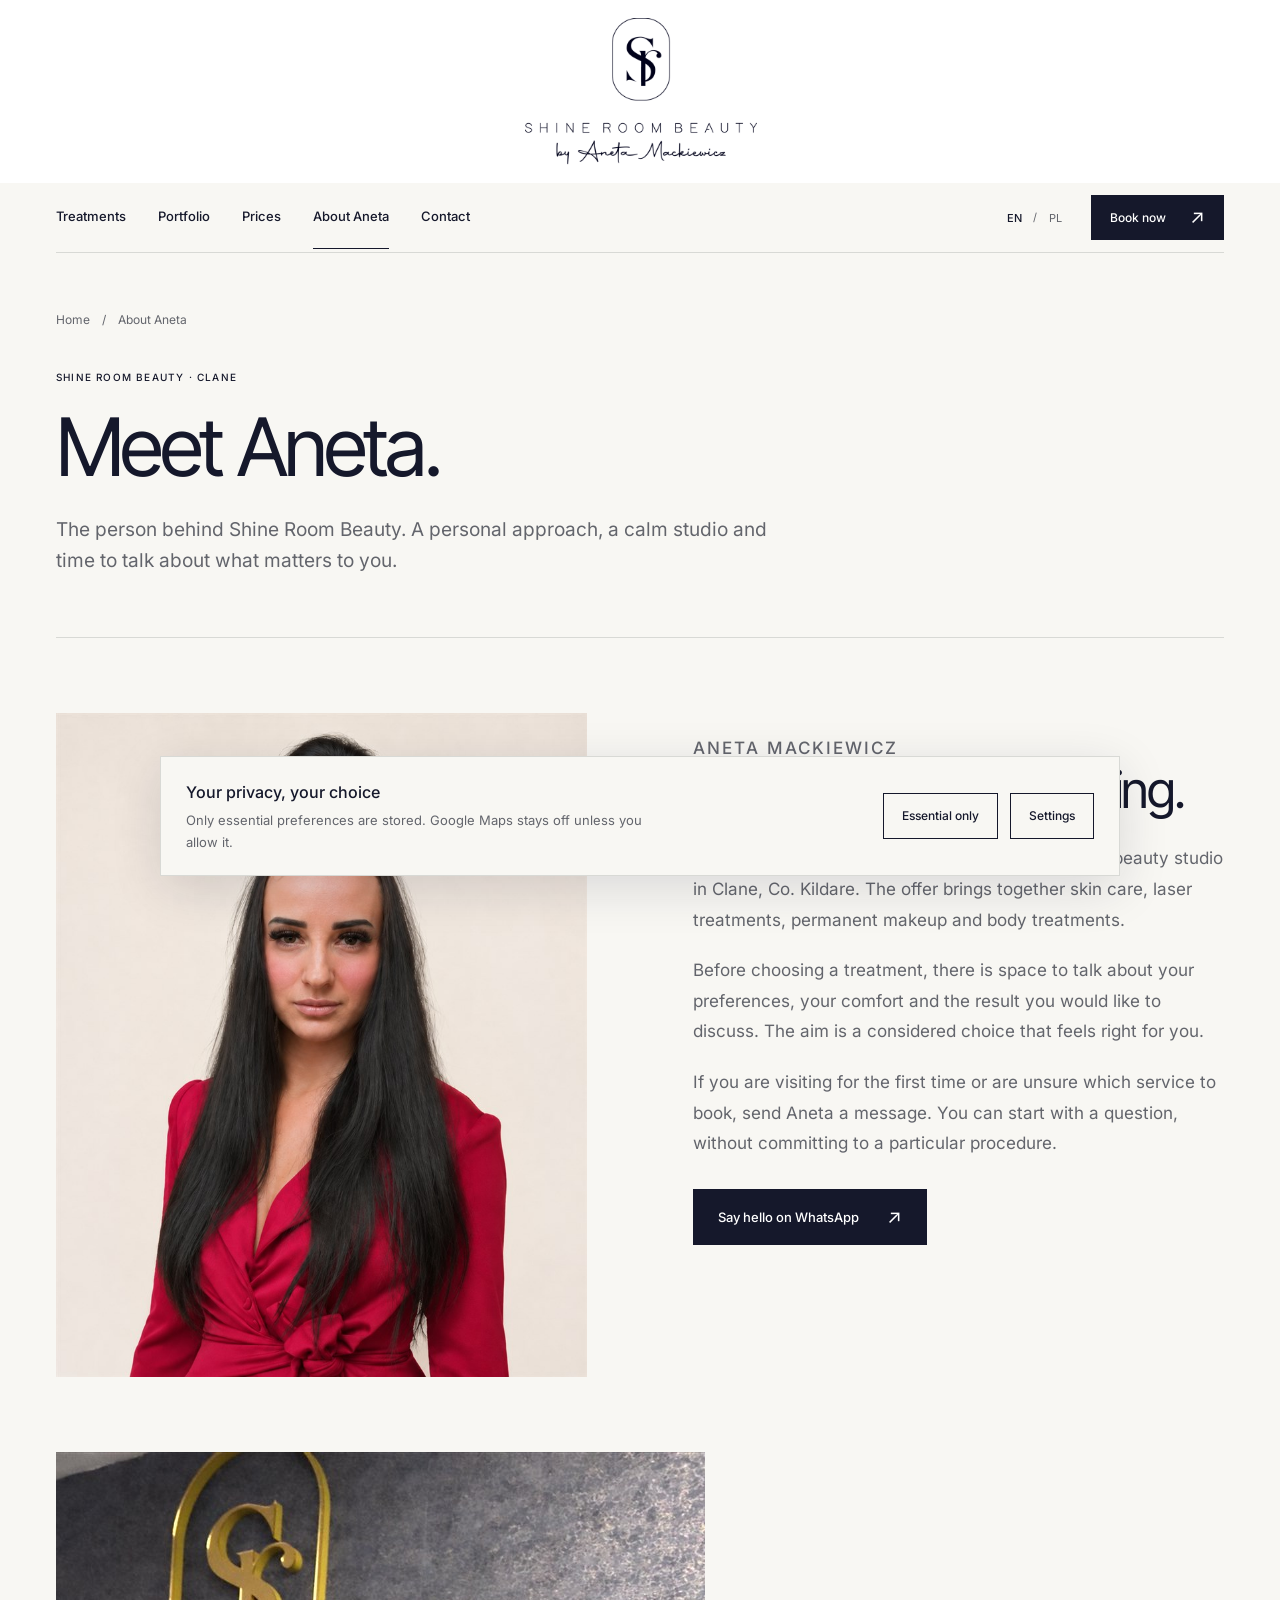
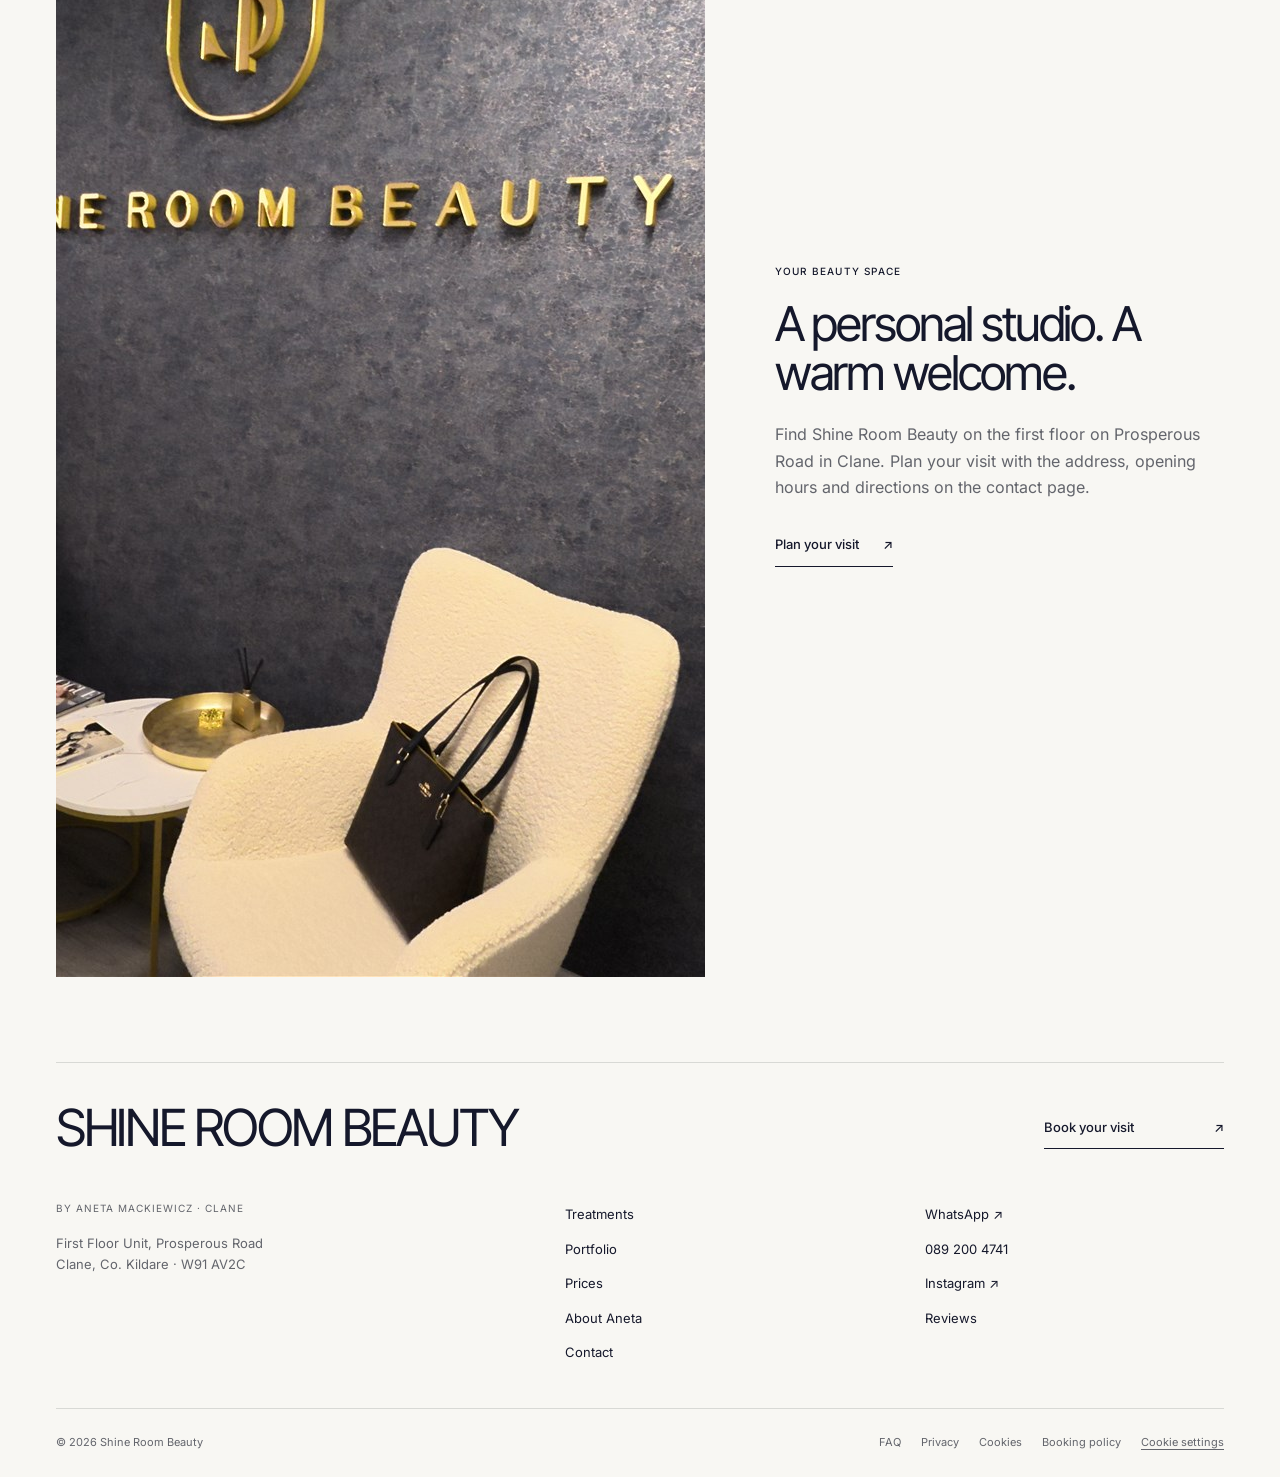
==== about.html @ 9248e633 "Publish Shine Room Beauty preview" ====
<!doctype html>
<html lang="en" class="" data-static-build="2026-11-13-v3"><head><meta name="robots" content="noindex, nofollow, noarchive"><meta charset="utf-8"><meta name="viewport" content="width=device-width,initial-scale=1"><meta name="theme-color" content="#f8f7f3"><meta name="description" content="Meet Aneta Mackiewicz and her personal beauty studio on Prosperous Road in Clane, Co. Kildare."><title>About Aneta | Shine Room Beauty Clane</title><link rel="stylesheet" href="styles.css"><script src="content.js" defer=""></script><script src="portfolio-data.js" defer=""></script><script src="script.js" defer=""></script></head>
<body data-title-en="About Aneta | Shine Room Beauty Clane" data-title-pl="O Anecie | Shine Room Beauty Clane" data-description-en="Meet Aneta Mackiewicz and her personal beauty studio on Prosperous Road in Clane, Co. Kildare." data-description-pl="Poznaj Anetę Mackiewicz i jej kameralne studio urody przy Prosperous Road w Clane, Kildare."><div id="site-shell"><a class="skip-link" href="#main-content"><span data-en="Skip to content" data-pl="Przejdź do treści">Skip to content</span></a><div class="brand-masthead"><a class="brand full-brand" href="index.html" aria-label="Shine Room Beauty by Aneta Mackiewicz"><span class="full-logo"><img src="assets/site/logo.png" alt="Shine Room Beauty by Aneta Mackiewicz" width="1600" height="1600" loading="lazy"></span></a></div><header class="site-header"><div class="header-inner section-wrap"><a class="mobile-home" href="index.html" data-aria-en="Home" data-aria-pl="Strona główna" aria-label="Home">SHINE ROOM</a><nav id="site-nav" aria-label="Primary navigation" data-aria-en="Primary navigation" data-aria-pl="Główna nawigacja"><a href="treatments.html"><span data-en="Treatments" data-pl="Zabiegi">Treatments</span></a><a href="gallery.html"><span data-en="Portfolio" data-pl="Portfolio">Portfolio</span></a><a href="prices.html"><span data-en="Prices" data-pl="Cennik">Prices</span></a><a href="about.html" aria-current="page"><span data-en="About Aneta" data-pl="O Anecie">About Aneta</span></a><a href="contact.html"><span data-en="Contact" data-pl="Kontakt">Contact</span></a><div class="mobile-menu-tools"><div class="language-switch" role="group" data-aria-en="Language" data-aria-pl="Język" aria-label="Language"><button type="button" data-lang="en" class="active" aria-pressed="true">EN</button><span aria-hidden="true">/</span><button type="button" data-lang="pl" aria-pressed="false">PL</button></div><a class="button button-small" href="https://booksy.com/en-ie/9393_shine-room-beauty_other_52926_naas" target="_blank" rel="noopener"><span data-en="Book now" data-pl="Zarezerwuj">Book now</span><span aria-hidden="true">↗</span></a></div></nav><div class="header-actions"><div class="language-switch" role="group" data-aria-en="Language" data-aria-pl="Język" aria-label="Language"><button type="button" data-lang="en" class="active" aria-pressed="true">EN</button><span aria-hidden="true">/</span><button type="button" data-lang="pl" aria-pressed="false">PL</button></div><a class="button button-small" href="https://booksy.com/en-ie/9393_shine-room-beauty_other_52926_naas" target="_blank" rel="noopener"><span data-en="Book now" data-pl="Zarezerwuj">Book now</span><span aria-hidden="true">↗</span></a></div><button class="menu-button" type="button" aria-controls="site-nav" aria-expanded="false" aria-label="Open menu"><span></span><span></span></button></div></header></div><main id="main-content"><section class="page-heading section-wrap"><div class="breadcrumb"><a href="index.html"><span data-en="Home" data-pl="Strona główna">Home</span></a><span>/</span><span data-en="About Aneta" data-pl="O Anecie">About Aneta</span></div><p data-en="SHINE ROOM BEAUTY · CLANE" data-pl="SHINE ROOM BEAUTY · CLANE" class="eyebrow">SHINE ROOM BEAUTY · CLANE</p><h1 data-en="Meet Aneta." data-pl="Poznaj Anetę.">Meet Aneta.</h1><p data-en="The person behind Shine Room Beauty. A personal approach, a calm studio and time to talk about what matters to you." data-pl="Osoba stojąca za Shine Room Beauty. Indywidualne podejście, kameralne studio i czas na rozmowę o tym, co dla Ciebie ważne." class="lead">The person behind Shine Room Beauty. A personal approach, a calm studio and time to talk about what matters to you.</p></section><section class="page-section section-wrap about-grid"><div class="about-photo"><img src="assets/site/aneta-portrait-v5.jpg" srcset="assets/site/aneta-portrait-v5-480.jpg 480w, assets/site/aneta-portrait-v5-800.jpg 800w, assets/site/aneta-portrait-v5.jpg 1122w" sizes="(max-width:700px) calc(100vw - 40px),520px" alt="Aneta Mackiewicz, founder of Shine Room Beauty" data-alt-en="Aneta Mackiewicz, founder of Shine Room Beauty" data-alt-pl="Aneta Mackiewicz, założycielka Shine Room Beauty" width="1122" height="1402" fetchpriority="high" decoding="async"></div><div class="about-copy"><p class="eyebrow">ANETA MACKIEWICZ</p><h2 data-en="Care starts with listening." data-pl="Pielęgnacja zaczyna się od rozmowy.">Care starts with listening.</h2><p data-en="Shine Room Beauty is Aneta Mackiewicz’s personal beauty studio in Clane, Co. Kildare. The offer brings together skin care, laser treatments, permanent makeup and body treatments." data-pl="Shine Room Beauty to kameralne studio urody Anety Mackiewicz w Clane, w hrabstwie Kildare. Oferta obejmuje pielęgnację skóry, zabiegi laserowe, makijaż permanentny i zabiegi na ciało.">Shine Room Beauty is Aneta Mackiewicz’s personal beauty studio in Clane, Co. Kildare. The offer brings together skin care, laser treatments, permanent makeup and body treatments.</p><p data-en="Before choosing a treatment, there is space to talk about your preferences, your comfort and the result you would like to discuss. The aim is a considered choice that feels right for you." data-pl="Przed wyborem zabiegu jest czas na omówienie Twoich oczekiwań, komfortu i efektu, o którym chcesz porozmawiać. Liczy się przemyślany wybór, dopasowany do Ciebie.">Before choosing a treatment, there is space to talk about your preferences, your comfort and the result you would like to discuss. The aim is a considered choice that feels right for you.</p><p data-en="If you are visiting for the first time or are unsure which service to book, send Aneta a message. You can start with a question, without committing to a particular procedure." data-pl="Jeśli przychodzisz po raz pierwszy lub nie wiesz, jaką usługę wybrać, napisz do Anety. Możesz zacząć od pytania, bez decydowania się od razu na konkretny zabieg.">If you are visiting for the first time or are unsure which service to book, send Aneta a message. You can start with a question, without committing to a particular procedure.</p><a class="button" href="https://wa.me/353892004741" target="_blank" rel="noopener"><span data-en="Say hello on WhatsApp" data-pl="Napisz do Anety">Say hello on WhatsApp</span><span aria-hidden="true">↗</span></a></div></section><section class="studio-feature section-wrap"><img src="assets/site/studio.jpg" alt="Shine Room Beauty studio in Clane" data-alt-en="Shine Room Beauty studio in Clane" data-alt-pl="Studio Shine Room Beauty w Clane" width="2000" height="1125" loading="lazy"><div><p data-en="YOUR BEAUTY SPACE" data-pl="TWOJA PRZESTRZEŃ BEAUTY" class="eyebrow">YOUR BEAUTY SPACE</p><h2 data-en="A personal studio. A warm welcome." data-pl="Kameralne studio. Ciepłe powitanie.">A personal studio. A warm welcome.</h2><p data-en="Find Shine Room Beauty on the first floor on Prosperous Road in Clane. Plan your visit with the address, opening hours and directions on the contact page." data-pl="Shine Room Beauty znajdziesz na pierwszym piętrze przy Prosperous Road w Clane. Adres, godziny otwarcia i wskazówki dojazdu pomogą Ci zaplanować wizytę.">Find Shine Room Beauty on the first floor on Prosperous Road in Clane. Plan your visit with the address, opening hours and directions on the contact page.</p><a class="plain-link" href="contact.html"><span data-en="Plan your visit" data-pl="Zaplanuj wizytę">Plan your visit</span><span aria-hidden="true">↗</span></a></div></section></main><div id="site-footer"><footer class="site-footer section-wrap"><div class="footer-top"><a class="footer-name" href="index.html">SHINE ROOM BEAUTY</a><a class="plain-link" href="https://booksy.com/en-ie/9393_shine-room-beauty_other_52926_naas" target="_blank" rel="noopener"><span data-en="Book your visit" data-pl="Zarezerwuj wizytę">Book your visit</span><span aria-hidden="true">↗</span></a></div><div class="footer-grid"><div><p class="micro-label">BY ANETA MACKIEWICZ · CLANE</p><address>First Floor Unit, Prosperous Road<br>Clane, Co. Kildare · W91 AV2C</address></div><div class="footer-links"><a href="treatments.html"><span data-en="Treatments" data-pl="Zabiegi">Treatments</span></a><a href="gallery.html"><span data-en="Portfolio" data-pl="Portfolio">Portfolio</span></a><a href="prices.html"><span data-en="Prices" data-pl="Cennik">Prices</span></a><a href="about.html" aria-current="page"><span data-en="About Aneta" data-pl="O Anecie">About Aneta</span></a><a href="contact.html"><span data-en="Contact" data-pl="Kontakt">Contact</span></a></div><div class="footer-links"><a href="https://wa.me/353892004741" target="_blank" rel="noopener">WhatsApp ↗</a><a href="tel:+353892004741">089 200 4741</a><a href="https://www.instagram.com/shine_room_beauty/" target="_blank" rel="noopener">Instagram ↗</a><a href="reviews.html"><span data-en="Reviews" data-pl="Opinie">Reviews</span></a></div></div><div class="footer-bottom"><span>© 2026 Shine Room Beauty</span><div><a href="faq.html">FAQ</a><a href="privacy.html"><span data-en="Privacy" data-pl="Prywatność">Privacy</span></a><a href="cookies.html">Cookies</a><a href="booking-policy.html"><span data-en="Booking policy" data-pl="Zasady rezerwacji">Booking policy</span></a><button type="button" data-privacy-settings=""><span data-en="Cookie settings" data-pl="Ustawienia cookies">Cookie settings</span></button></div></div></footer><div class="mobile-contact"><a href="https://wa.me/353892004741" target="_blank" rel="noopener">WhatsApp <span aria-hidden="true">↗</span></a><a href="tel:+353892004741"><span data-en="Call the studio" data-pl="Zadzwoń">Call the studio</span><span aria-hidden="true">↗</span></a></div><aside class="cookie-banner" id="cookie-banner" hidden=""><div><strong><span data-en="Your privacy, your choice" data-pl="Twoja prywatność, Twój wybór">Your privacy, your choice</span></strong><p><span data-en="Only essential preferences are stored. Google Maps stays off unless you allow it." data-pl="Zapisujemy tylko niezbędne preferencje. Mapy Google pozostają wyłączone, dopóki na nie nie zezwolisz.">Only essential preferences are stored. Google Maps stays off unless you allow it.</span></p></div><div class="cookie-actions"><button class="button button-outline" type="button" data-cookie-essential=""><span data-en="Essential only" data-pl="Tylko niezbędne">Essential only</span></button><button class="button button-outline" type="button" data-privacy-settings=""><span data-en="Settings" data-pl="Ustawienia">Settings</span></button></div></aside><dialog class="privacy-dialog" id="privacy-dialog" aria-labelledby="privacy-title"><form method="dialog"><button class="dialog-close" value="close" aria-label="Close" data-aria-en="Close" data-aria-pl="Zamknij">×</button><p class="eyebrow"><span data-en="Privacy preferences" data-pl="Preferencje prywatności">Privacy preferences</span></p><h2 id="privacy-title"><span data-en="Make yourself comfortable." data-pl="Zdecyduj po swojemu.">Make yourself comfortable.</span></h2><p><span data-en="This site has no advertising or analytics. Your language and privacy choices are stored on this device." data-pl="Ta strona nie używa reklam ani analityki. Wybór języka i prywatności zapisujemy na tym urządzeniu.">This site has no advertising or analytics. Your language and privacy choices are stored on this device.</span></p><label class="privacy-toggle"><input type="checkbox" id="map-consent"><span><strong>Google Maps</strong><small data-en="Allow the embedded map. Google may process information under its own privacy policy." data-pl="Zezwól na osadzoną mapę. Google może przetwarzać informacje zgodnie ze swoją polityką prywatności.">Allow the embedded map. Google may process information under its own privacy policy.</small></span></label><a class="plain-link" href="cookies.html"><span data-en="Read the cookies policy" data-pl="Przeczytaj politykę cookies">Read the cookies policy</span><span aria-hidden="true">↗</span></a><button class="button" type="button" id="save-privacy"><span data-en="Save preferences" data-pl="Zapisz preferencje">Save preferences</span><span aria-hidden="true">↗</span></button></form></dialog><dialog class="lightbox" id="lightbox" aria-labelledby="lightbox-title"><button class="dialog-close" type="button" data-close-lightbox="" aria-label="Close image" data-aria-en="Close image" data-aria-pl="Zamknij zdjęcie">×</button><div class="lightbox-image"></div><div class="lightbox-caption"><h2 id="lightbox-title"></h2><p id="lightbox-description"></p></div><div class="lightbox-controls"><button type="button" data-photo-prev="" aria-label="Previous image" data-aria-en="Previous image" data-aria-pl="Poprzednie zdjęcie">←</button><span id="photo-count"></span><button type="button" data-photo-next="" aria-label="Next image" data-aria-en="Next image" data-aria-pl="Następne zdjęcie">→</button></div></dialog></div><noscript><p class="section-wrap page-section">For the complete treatment menu and reservations, <a href="https://booksy.com/en-ie/9393_shine-room-beauty_other_52926_naas">open Booksy</a>. Call <a href="tel:+353892004741">089 200 4741</a> or <a href="https://wa.me/353892004741">contact Aneta on WhatsApp</a>.</p></noscript>


</body></html>
---- styles.css ----
@font-face{font-family:Inter;src:url('assets/fonts/inter-400.ttf') format('truetype');font-weight:400;font-display:swap}
@font-face{font-family:Inter;src:url('assets/fonts/inter-500.ttf') format('truetype');font-weight:500 700;font-display:swap}
@font-face{font-family:'Inter Tight';src:url('assets/fonts/inter-tight-400.ttf') format('truetype');font-weight:400;font-display:swap}
@font-face{font-family:'Inter Tight';src:url('assets/fonts/inter-tight-500.ttf') format('truetype');font-weight:500 700;font-display:swap}
:root{--paper:#f8f7f3;--ink:#15182b;--muted:#63656c;--line:#d8d9d5;--accent:#6a3540;--sans:Inter,Arial,sans-serif;--display:'Inter Tight',Inter,Arial,sans-serif}
*{box-sizing:border-box}html{scroll-behavior:smooth;scroll-padding-top:120px}body{margin:0;background:var(--paper);color:var(--ink);font:16px/1.65 var(--sans);-webkit-font-smoothing:antialiased}body.menu-open,body.dialog-open{overflow:hidden}a{color:inherit;text-decoration:none}button,input{font:inherit;color:inherit}button{cursor:pointer}img{display:block;width:100%;max-width:100%}figure,p,h1,h2,h3,blockquote{margin:0}address{font-style:normal}button,a,input{touch-action:manipulation}a:focus-visible,button:focus-visible,input:focus-visible,summary:focus-visible{outline:3px solid var(--accent);outline-offset:5px}button:disabled{cursor:default}::selection{background:#e1cfd0;color:var(--ink)}[hidden]{display:none!important}.section-wrap{width:calc(100% - 112px);max-width:1328px;margin-inline:auto}.skip-link{position:fixed;z-index:200;left:20px;top:-100px;padding:12px 20px;background:var(--ink);color:white}.skip-link:focus{top:12px}.site-header{position:sticky;top:0;z-index:60;background:var(--paper)}.header-inner{height:104px;display:flex;align-items:center;gap:30px;border-bottom:1px solid var(--line)}.brand{display:flex;align-items:center;gap:13px;flex:0 0 auto}.emblem{position:relative;width:38px;height:48px;overflow:hidden}.emblem img{position:absolute;width:216px;max-width:none;left:50%;top:50%;transform:translate(-50%,-42%)}.wordmark{font-family:var(--display);font-size:20px;font-weight:500;letter-spacing:.16em;line-height:1}.wordmark>span{display:block;margin-top:9px;font:8px var(--sans);letter-spacing:.14em}#site-nav{display:flex;align-items:center;gap:25px;margin-left:auto}#site-nav>a{font-size:13px;font-weight:500;white-space:nowrap;padding-block:20px;border-bottom:1px solid transparent}#site-nav>a:hover,#site-nav>a[aria-current]{border-bottom-color:var(--ink)}.header-actions{display:flex;align-items:center;gap:20px}.language-switch{display:flex;align-items:center;gap:3px;font-size:11px;color:var(--muted)}.language-switch button{border:0;background:transparent;min-width:31px;min-height:44px;padding:0;font-size:11px}.language-switch button.active{color:var(--ink);font-weight:600}.menu-button,.mobile-menu-tools{display:none}.button{display:inline-flex;align-items:center;justify-content:space-between;gap:28px;min-height:56px;padding:0 24px;border:1px solid var(--ink);background:var(--ink);color:white;font-size:13px;font-weight:500;line-height:1.3;transition:background .18s ease,color .18s ease}.button:hover{background:var(--accent);border-color:var(--accent)}.button>span[aria-hidden]{font-size:19px;font-weight:400}.button-small{min-height:45px;padding-inline:18px;gap:24px;font-size:12px}.button-outline{background:transparent;color:var(--ink)}.button-outline:hover{background:var(--ink);color:white;border-color:var(--ink)}.plain-link{display:inline-flex;align-items:center;justify-content:space-between;gap:24px;min-height:44px;border-bottom:1px solid var(--ink);font-size:13px;font-weight:500;line-height:1.4}.plain-link:hover{color:var(--accent)}.eyebrow{display:flex;align-items:center;gap:9px;font-size:10px;letter-spacing:.12em;font-weight:500;line-height:1.6}.small-cross{font-size:20px;line-height:1}.micro-label{font-size:10px;letter-spacing:.1em;color:var(--muted)}h1,h2,h3{font-family:var(--display);font-weight:400;line-height:1.04;letter-spacing:-.045em}h2{font-size:clamp(36px,4.4vw,64px)}h3{font-size:27px}.lead{font-size:19px;line-height:1.65;color:var(--muted)}.hero{display:grid;grid-template-columns:1.2fr 1fr;gap:56px;padding-block:42px 44px}.hero-copy{display:flex;align-items:flex-start;flex-direction:column;padding-top:20px}.hero h1{font-size:clamp(64px,6.4vw,100px);line-height:.99;letter-spacing:-.06em;margin:46px 0 24px}.hero h1>span{font-size:1.87em;line-height:.88;letter-spacing:-.065em;font-weight:500}.hero-description{font-size:18px;line-height:1.6;letter-spacing:-.02em;color:#50515a}.hero-actions{display:flex;align-items:center;gap:26px;margin-top:28px}.hero-actions .plain-link{font-size:12px}.studio-note{display:grid;grid-template-columns:208px 1fr;gap:23px;align-items:center;width:100%;padding-top:30px;margin-top:auto}.studio-image{height:139px;overflow:hidden}.studio-image img{height:100%;object-fit:cover;object-position:52% 48%}.studio-note p{font-size:17px;line-height:1.4;margin-top:9px;letter-spacing:-.02em}.studio-note a{display:inline-flex;gap:22px;font-size:12px;border-bottom:1px solid var(--line);padding-bottom:5px;margin-top:12px}.hero-portrait{display:flex;align-items:flex-end;flex-direction:column;min-width:0}.portrait-crop{width:min(100%,520px);aspect-ratio:4/5;overflow:hidden;background:#eee6dc}.portrait-crop img{height:100%;object-fit:cover}.hero-portrait figcaption{display:flex;width:min(100%,520px);justify-content:space-between;gap:15px;margin-top:14px;font-size:10px;letter-spacing:.05em}.hero-portrait figcaption>span:last-child{color:var(--muted);letter-spacing:0}.intro-line{display:flex;align-items:center;justify-content:space-between;gap:70px;padding-block:44px;border-block:1px solid var(--line)}.intro-line>p{font-family:var(--display);font-size:42px;line-height:1.13;letter-spacing:-.05em;max-width:660px}.intro-line>p span{color:var(--accent)}.intro-line>div>p{font-size:14px;line-height:1.7;color:var(--muted);margin-top:10px}.treatments{padding-block:92px}.section-heading{display:grid;grid-template-columns:1fr 1.27fr;gap:80px}.section-heading h2,.portfolio-heading h2,.visit h2{margin-top:22px}.section-heading>div>p{font-size:15px;color:var(--muted);margin-top:23px}.section-heading>div>.plain-link{margin-top:25px}.treatment-list>a{min-height:99px;display:grid;grid-template-columns:25px 1fr 24px;gap:17px;align-items:center;border-top:1px solid var(--line);padding:18px 0}.treatment-list>a:last-child{border-bottom:1px solid var(--line)}.number{font-size:10px;color:var(--muted);align-self:start;margin-top:7px}.treatment-list p{font-size:13px;color:var(--muted);line-height:1.5;margin-top:8px}.row-arrow{font-size:26px}.portfolio{background:#eeede8;padding-block:80px 65px}.portfolio-heading{display:flex;justify-content:space-between;align-items:flex-end;gap:70px;margin-bottom:43px}.portfolio-heading>div:last-child{max-width:340px}.portfolio-heading p{font-size:15px;color:var(--muted);line-height:1.65}.portfolio-heading .plain-link{margin-top:15px}.portfolio-grid{display:grid;grid-template-columns:repeat(3,minmax(0,1fr));gap:35px 22px;align-items:start}.portfolio-card{min-width:0;display:block;width:100%;text-align:left;padding:0;border:0;background:transparent}.work-image{display:block;aspect-ratio:1/1.12;overflow:hidden;background:#e2dfd9}.work-image img{height:100%;object-fit:cover;transition:transform .3s ease}.work-image.rotated{aspect-ratio:1}.work-image.rotated img{transform:rotate(var(--photo-rotation))}.portfolio-card:hover .work-image:not(.rotated) img{transform:scale(1.025)}.work-caption{display:flex;justify-content:space-between;gap:10px;padding-top:14px;font-size:13px;line-height:1.5}.work-caption small{font-size:9px;color:var(--muted);letter-spacing:.03em;text-align:right}.home-portfolio{grid-template-columns:1fr 1fr .78fr}.home-portfolio .portfolio-card:nth-child(2){margin-top:64px}.home-portfolio .portfolio-card:nth-child(3){margin-top:127px}.results-note{font-size:12px;color:var(--muted);line-height:1.6;margin-top:30px}.review{display:grid;grid-template-columns:200px 1fr 170px;gap:45px;align-items:center;padding-block:55px;border-bottom:1px solid var(--line)}.review-rating>span{font-family:var(--display);font-size:58px;line-height:1;letter-spacing:-.05em}.review-rating>span>span{font-size:23px;color:var(--muted);margin-left:5px}.review-rating>p{font-size:12px;color:var(--muted);margin-top:10px}.review blockquote>p{font:30px/1.2 var(--display);letter-spacing:-.03em}.review cite{display:block;font-size:12px;color:var(--muted);font-style:normal;margin-top:16px}.review>.plain-link{font-size:12px}.visit{display:grid;grid-template-columns:1.08fr 1fr;gap:90px;padding-block:90px}.visit-copy>p{font-size:15px;line-height:1.7;color:var(--muted);margin-top:24px}.contact-actions{display:flex;align-items:center;flex-wrap:wrap;gap:24px;margin-top:28px}.contact-actions .button,.contact-actions .plain-link{font-size:13px}.visit-details{display:flex;justify-content:space-between;gap:30px;border-top:1px solid var(--line);padding-top:23px;margin-top:45px;font-size:12px;line-height:1.8;color:var(--muted)}.visit-photo{overflow:hidden;min-height:400px}.visit-photo img{height:100%;object-fit:cover;object-position:61% 41%}.site-footer{border-top:1px solid var(--line);padding-block:36px 26px}.footer-top{display:flex;align-items:center;justify-content:space-between;gap:25px}.footer-name{font-family:var(--display);font-size:clamp(28px,4vw,56px);letter-spacing:-.045em;line-height:1.1}.footer-top>.plain-link{min-width:180px}.footer-grid{display:grid;grid-template-columns:1.5fr 1fr 1fr;gap:60px;margin-top:45px}.footer-grid address{font-size:13px;color:var(--muted);margin-top:16px}.footer-links{display:flex;flex-direction:column;align-items:flex-start;gap:5px;font-size:13px}.footer-links>a{padding-block:4px}.footer-links>a:hover{text-decoration:underline}.footer-bottom{display:flex;align-items:center;justify-content:space-between;gap:25px;font-size:11px;color:var(--muted);margin-top:40px;padding-top:24px;border-top:1px solid var(--line)}.footer-bottom>div{display:flex;gap:20px;flex-wrap:wrap}.footer-bottom button{border:0;padding:0;background:none;font-size:inherit;text-decoration:underline;text-underline-offset:3px}.mobile-contact{display:none}

/* Inner pages */
.page-heading{padding-block:57px 60px;border-bottom:1px solid var(--line)}.breadcrumb{display:flex;align-items:center;gap:12px;flex-wrap:wrap;font-size:12px;color:var(--muted);line-height:1.6;margin-bottom:40px}.breadcrumb a:hover{text-decoration:underline}.page-heading h1{font-size:clamp(50px,6.3vw,88px);max-width:1100px;margin-top:20px;overflow-wrap:anywhere}.page-heading>.lead{max-width:750px;margin-top:25px}.page-heading .button{margin-top:28px}.page-section{padding-block:75px}.category-nav{padding-block:27px;display:grid;grid-template-columns:repeat(5,minmax(0,1fr));gap:12px}.category-nav a{display:flex;align-items:center;gap:12px;min-height:74px;padding:14px 16px;border:1px solid var(--line);font:18px/1.2 var(--display)}.category-nav a>span:first-child{font:10px var(--sans);color:var(--muted)}.category-nav a:hover{background:#eeede8}.service-group{display:grid;grid-template-columns:.78fr 1.4fr;gap:8%;padding-block:65px;border-top:1px solid var(--line);scroll-margin-top:125px}.service-group:first-child{padding-top:10px;border-top:0}.service-group-title h2{font-size:43px;margin-top:18px}.service-group-title>p:last-child{margin-top:20px;color:var(--muted);font-size:15px;max-width:350px}.service-item{padding:27px 0;border-top:1px solid var(--line);scroll-margin-top:125px}.service-item:first-child{border-top:0;padding-top:0}.service-item-top{display:flex;align-items:flex-start;justify-content:space-between;gap:25px}.service-item-top h3{font-size:29px}.service-item-top h3>a:hover{color:var(--accent)}.service-item-top>span{font-size:13px;white-space:nowrap;padding-top:4px}.service-item>p{color:var(--muted);font-size:15px;margin-top:16px;max-width:600px}.service-item-bottom{display:flex;align-items:center;justify-content:space-between;gap:25px;margin-top:18px}.service-item-bottom small{color:var(--muted);font-size:12px}.service-item-bottom .plain-link{font-size:12px}.treatment-detail-grid{display:grid;grid-template-columns:1.4fr .8fr;gap:10%;align-items:start}.treatment-story{max-width:760px}.treatment-story h2{font-size:44px;margin:20px 0 25px}.treatment-story h3{margin:37px 0 16px}.treatment-story p{font-size:17px;color:var(--muted);line-height:1.8}.treatment-story .plain-link{margin-top:30px}.treatment-story .note{font-size:13px;margin-top:36px;padding:24px;border-left:2px solid var(--accent);background:#eeede8}.booking-panel{padding:32px;border:1px solid var(--line);position:sticky;top:132px}.booking-panel h2{font-size:42px;margin:22px 0 10px}.booking-panel>p:not(.eyebrow){font-size:14px;color:var(--muted)}.booking-panel>.button{width:100%;margin-top:27px;gap:15px;font-size:12px}.booking-panel>.plain-link{font-size:12px;margin-top:14px}.booking-small{margin-top:30px;padding-top:22px;border-top:1px solid var(--line);font-size:12px;line-height:1.8;color:var(--muted)}.booking-small a{display:inline-block;margin-top:12px;text-decoration:underline}.price-group{display:grid;grid-template-columns:1fr 1.45fr;gap:9%;padding:55px 0;border-top:1px solid var(--line);scroll-margin-top:125px}.price-group:first-child{border-top:0;padding-top:0}.price-group h2{font-size:40px;max-width:400px}.price-row{display:flex;align-items:center;justify-content:space-between;gap:25px;padding:17px 0;border-bottom:1px solid var(--line);font-size:16px}.price-row:first-child{padding-top:0}.price-row small{display:block;font-size:12px;color:var(--muted);margin-top:4px}.price-row strong{font-size:17px;white-space:nowrap;font-weight:500}.note,.price-note{padding:25px 28px;background:#eeede8;border-left:2px solid var(--accent);color:var(--muted);font-size:14px;line-height:1.8}.price-note>p+p{margin-top:13px}.filter-bar{display:flex;gap:24px;flex-wrap:wrap;margin-bottom:38px}.filter-bar button{border:0;border-bottom:2px solid transparent;background:none;padding:10px 0;min-height:44px;font-size:14px;color:var(--muted)}.filter-bar button[aria-pressed=true]{border-color:var(--ink);color:var(--ink)}.about-grid{display:grid;grid-template-columns:1fr 1fr;gap:9%;align-items:start}.about-photo{aspect-ratio:4/5;background:#eee6dc;overflow:hidden}.about-photo img{height:100%;object-fit:cover}.about-copy h2{margin-bottom:27px;font-size:51px}.about-copy p{color:var(--muted);font-size:17px;line-height:1.8;margin-top:20px}.about-copy .button{margin-top:30px}.studio-feature{display:grid;grid-template-columns:1.3fr .9fr;gap:70px;align-items:center;padding-block:0 85px}.studio-feature>img{aspect-ratio:16/10;object-fit:cover}.studio-feature h2{margin-top:20px;font-size:48px}.studio-feature p:not(.eyebrow){color:var(--muted);margin-top:23px;font-size:16px}.studio-feature .plain-link{margin-top:22px}.contact-grid{display:grid;grid-template-columns:.9fr 1.1fr;gap:9%;align-items:start}.contact-details h2{font-size:43px;margin-top:17px}.contact-details>p{color:var(--muted);margin-top:24px}.contact-details address{font-size:17px;color:var(--muted);margin-top:26px}.contact-details .contact-actions{align-items:flex-start;flex-direction:column;gap:17px}.hours{margin-top:42px}.hours>div{display:flex;justify-content:space-between;gap:20px;padding:10px 0;border-bottom:1px solid var(--line);font-size:14px}.hours b{font-weight:500}.map-wrap{position:relative;min-height:530px;background:#eeede8;border:1px solid var(--line)}.map-wrap iframe{width:100%;height:530px;border:0;display:block}.map-placeholder{min-height:530px;display:flex;flex-direction:column;align-items:flex-start;justify-content:center;padding:45px}.map-placeholder h3{font-size:41px;margin-top:20px}.map-placeholder>p:not(.eyebrow){font-size:15px;color:var(--muted);margin-top:20px;max-width:400px}.map-placeholder>.button{margin-top:27px;font-size:12px;gap:20px}.map-placeholder>.plain-link{font-size:13px;margin-top:18px}.map-withdraw{display:block;width:100%;border:0;border-top:1px solid var(--line);min-height:44px;background:var(--paper);font-size:12px}.policy-copy{max-width:850px}.policy-copy h2{font-size:34px;margin:42px 0 19px}.policy-copy h2:first-child{margin-top:0}.policy-copy h3{margin:30px 0 16px}.policy-copy p,.policy-copy li{color:var(--muted);font-size:16px;line-height:1.8}.policy-copy p+p{margin-top:18px}.policy-copy a{overflow-wrap:anywhere;text-decoration:underline;text-underline-offset:3px}.policy-copy .plain-link{text-decoration:none}.policy-copy ul{padding-left:22px}.policy-copy table{width:100%;border-collapse:collapse;font-size:13px}.policy-copy th,.policy-copy td{text-align:left;padding:15px 10px;border-bottom:1px solid var(--line);vertical-align:top;overflow-wrap:anywhere}.accordion{max-width:980px}.accordion details{border-bottom:1px solid var(--line)}.accordion summary{position:relative;list-style:none;padding:27px 48px 27px 0;cursor:pointer;font:28px/1.2 var(--display);letter-spacing:-.025em}.accordion summary::-webkit-details-marker{display:none}.accordion summary:after{content:'+';position:absolute;right:8px;top:27px;font:25px var(--sans)}.accordion details[open] summary:after{content:'−'}.accordion details>p{max-width:850px;font-size:16px;color:var(--muted);line-height:1.8;padding:0 35px 24px 0}.reviews-page .review{width:100%;padding-top:0;border-bottom:0}.reviews-note{max-width:720px;color:var(--muted);font-size:15px;margin-top:38px}

/* Consent and image viewer */
.cookie-banner{position:fixed;z-index:90;left:24px;right:24px;bottom:24px;max-width:960px;margin:auto;padding:22px 25px;background:var(--paper);border:1px solid var(--line);box-shadow:0 12px 50px #15182b22;display:flex;align-items:center;gap:30px;justify-content:space-between}.cookie-banner strong{font-size:16px;font-weight:500}.cookie-banner p{font-size:13px;color:var(--muted);margin-top:5px;max-width:480px}.cookie-actions{display:flex;gap:12px;flex-shrink:0}.cookie-actions .button{font-size:12px;min-height:46px;padding-inline:18px;gap:0}dialog{color:var(--ink);background:var(--paper);border:1px solid var(--line);padding:0}dialog::backdrop{background:#15182b99;backdrop-filter:blur(3px)}.privacy-dialog{max-width:580px;width:calc(100% - 32px);max-height:calc(100svh - 32px);padding:42px;overflow-y:auto}.privacy-dialog h2{font-size:39px;margin-top:20px}.privacy-dialog form>p:not(.eyebrow){font-size:15px;color:var(--muted);margin-top:24px}.privacy-dialog form>.button{margin-top:28px;width:100%}.privacy-dialog .plain-link{font-size:13px}.dialog-close{position:absolute;right:10px;top:8px;width:44px;height:44px;border:0;background:transparent;font:30px var(--sans);z-index:2}.privacy-toggle{display:flex;align-items:flex-start;gap:14px;margin:27px 0}.privacy-toggle input{width:22px;height:22px;flex:0 0 auto;accent-color:var(--ink);margin-top:4px}.privacy-toggle strong{display:block;font-size:16px;font-weight:500}.privacy-toggle small{display:block;color:var(--muted);line-height:1.7;margin-top:5px;font-size:13px}.lightbox{width:min(1050px,calc(100% - 32px));max-height:calc(100svh - 30px);overflow:auto;padding:47px 38px 22px}.lightbox-image{display:flex;align-items:center;justify-content:center;min-height:200px;height:65svh;background:#eeede8;overflow:hidden}.lightbox-image img{width:auto;max-width:100%;max-height:65svh;object-fit:contain}.lightbox-image img.rotated-full{width:min(60svh,80vw);height:min(60svh,80vw);transform:rotate(var(--photo-rotation));object-fit:contain}.lightbox-caption{margin-top:22px}.lightbox-caption h2{font-size:27px}.lightbox-caption p{font-size:13px;color:var(--muted);margin-top:9px}.lightbox-controls{display:flex;align-items:center;justify-content:center;gap:25px;margin-top:12px;font-size:12px}.lightbox-controls button{height:44px;width:55px;border:1px solid var(--line);background:transparent;font-size:23px}

@media(max-width:1200px){.section-wrap{width:calc(100% - 72px)}.header-inner{gap:20px}.wordmark{font-size:17px}.wordmark>span{font-size:7px}#site-nav{gap:17px}#site-nav>a{font-size:12px}.header-actions{gap:13px}.hero{gap:38px}.studio-note{grid-template-columns:150px 1fr;gap:18px}.hero-actions{gap:19px}.hero-actions>.button{padding-inline:18px;gap:19px}.section-heading{gap:50px}.visit{gap:50px}.visit-details{font-size:11px}.service-group{gap:6%}.service-item-top{gap:15px}.service-item-top h3{font-size:26px}.service-item-top>span{font-size:12px}}
@media(max-width:1000px){body{padding-bottom:58px}.header-inner{height:82px}.header-actions{margin-left:auto}.header-actions>.language-switch{display:none}.menu-button{display:flex;flex-direction:column;align-items:center;justify-content:center;gap:6px;width:44px;height:44px;padding:0;border:0;background:none}.menu-button>span{display:block;width:25px;height:1px;background:var(--ink)}.menu-button[aria-expanded=true]>span:first-child{transform:translateY(3.5px) rotate(45deg)}.menu-button[aria-expanded=true]>span:last-child{transform:translateY(-3.5px) rotate(-45deg)}#site-nav{display:none;position:fixed;top:82px;left:0;right:0;bottom:58px;overflow-y:auto;background:var(--paper);padding:25px 36px;margin:0}#site-nav.open{display:block}#site-nav>a{display:flex;align-items:center;min-height:57px;padding:8px 0;font:29px/1.1 var(--display);border-bottom:1px solid var(--line)}.mobile-menu-tools{display:flex;align-items:center;justify-content:space-between;gap:24px;margin-top:20px}.mobile-menu-tools .language-switch button{min-width:40px;font-size:13px}.hero{grid-template-columns:1fr 1fr;gap:32px}.hero h1{font-size:61px}.hero-description{font-size:16px}.hero-actions{flex-direction:column;align-items:flex-start;gap:10px}.studio-note{grid-template-columns:110px 1fr;gap:14px}.studio-image{height:110px}.studio-note p{font-size:14px}.studio-note .micro-label{font-size:8px}.studio-note a{font-size:10px}.hero-portrait figcaption{font-size:9px}.intro-line{gap:30px}.intro-line>p{font-size:34px}.intro-line>div>p{font-size:13px}.section-heading{grid-template-columns:.9fr 1.3fr;gap:36px}.portfolio-heading{gap:30px}.portfolio-heading>div:last-child{max-width:245px}.review{grid-template-columns:160px 1fr;gap:35px}.review>.plain-link{grid-column:2;justify-self:start;margin-top:-12px}.footer-grid{gap:35px}.footer-bottom{align-items:flex-start}.category-nav{grid-template-columns:repeat(3,1fr)}.category-nav a{font-size:16px}.service-group{grid-template-columns:.7fr 1.3fr;gap:6%}.service-group-title h2{font-size:35px}.service-item-top{flex-wrap:wrap;gap:12px}.treatment-detail-grid{grid-template-columns:1fr 330px;gap:45px}.booking-panel{padding:25px;top:105px}.booking-panel h2{font-size:34px}.about-grid{gap:7%}.about-copy h2{font-size:42px}.studio-feature{gap:40px}.contact-grid{gap:6%}.map-placeholder{padding:28px}.map-placeholder>.button{font-size:11px}.mobile-contact{position:fixed;z-index:80;bottom:0;left:0;right:0;display:grid;grid-template-columns:1fr 1fr;height:58px;background:var(--paper);border-top:1px solid var(--ink);padding-bottom:env(safe-area-inset-bottom)}.mobile-contact a{display:flex;align-items:center;justify-content:space-between;padding-inline:25px;font-size:13px;font-weight:500;min-height:58px}.mobile-contact a:first-child{color:white;background:var(--ink)}.cookie-banner{bottom:74px}}
@media(max-width:700px){.section-wrap{width:calc(100% - 40px)}.header-inner{height:77px;gap:12px}.brand{gap:8px}.emblem{width:28px;height:38px}.emblem img{width:170px}.wordmark{font-size:14px;letter-spacing:.13em}.wordmark>span{font-size:5.7px;margin-top:7px;letter-spacing:.1em}.header-actions{gap:0}.header-actions .button{font-size:11px;min-height:44px;padding-inline:12px;gap:15px}.menu-button{width:36px;flex-shrink:0}.menu-button>span{width:23px}#site-nav{top:77px;padding:20px 24px}#site-nav>a{min-height:54px;font-size:26px}.hero{display:flex;flex-direction:column;gap:0;padding-block:27px 33px}.hero-copy{display:contents}.hero-copy>.eyebrow{order:1}.eyebrow{font-size:9px;letter-spacing:.07em}.small-cross{font-size:16px}.hero h1{order:2;font-size:50px;margin-block:20px 24px}.hero h1>span{font-size:1.72em}.hero-description{order:4;font-size:16px;margin-top:25px}.hero-actions{order:5;flex-direction:row;flex-wrap:wrap;align-items:center;gap:18px;margin-top:21px;width:100%}.hero-actions .button{min-height:51px;font-size:11px;padding-inline:15px;gap:18px}.hero-actions .plain-link{font-size:11px;gap:10px}.studio-note{display:none}.hero-portrait{order:3;align-items:center}.portrait-crop{width:100%}.hero-portrait figcaption{width:100%;font-size:9px;letter-spacing:0}.intro-line{display:block;padding-block:30px}.intro-line>p{font-size:32px;max-width:350px}.intro-line>div{margin-top:24px}.intro-line>div>p{font-size:14px;margin-top:8px}.micro-label{font-size:9px}.treatments{padding-block:50px}.section-heading{display:block}.section-heading h2,.portfolio-heading h2,.visit h2{font-size:43px;margin-top:18px}.section-heading>div>p{font-size:14px;margin-top:18px}.section-heading>div>.plain-link{margin-top:16px}.treatment-list{margin-top:30px}.treatment-list>a{min-height:88px;grid-template-columns:18px 1fr 22px;gap:11px;padding:17px 0}.treatment-list h3{font-size:23px}.number{font-size:9px;margin-top:5px}.treatment-list p{font-size:12px;margin-top:7px}.row-arrow{font-size:22px}.portfolio{padding-block:48px 36px}.portfolio-heading{display:block;margin-bottom:28px}.portfolio-heading>div:last-child{max-width:none;margin-top:23px}.portfolio-heading p{font-size:14px}.portfolio-heading .plain-link{margin-top:10px;font-size:13px}.portfolio-grid{grid-template-columns:1fr 1fr;gap:30px 14px}.home-portfolio .portfolio-card:nth-child(2){margin-top:35px}.home-portfolio .portfolio-card:nth-child(3){display:none}.work-image{aspect-ratio:1/1.25}.work-caption{flex-direction:column;gap:5px;font-size:12px;padding-top:12px}.work-caption small{text-align:left;font-size:8px}.results-note{font-size:12px;margin-top:25px}.review{grid-template-columns:1fr;gap:25px;padding-block:37px}.review-rating{display:flex;align-items:center;justify-content:space-between;gap:20px}.review-rating>span{font-size:46px}.review-rating>p{font-size:12px;margin-top:0}.review blockquote>p{font-size:27px}.review cite{font-size:11px}.review>.plain-link{grid-column:auto;margin-top:0;justify-self:start}.visit{display:flex;flex-direction:column;gap:30px;padding-block:52px 44px}.visit-copy>p{font-size:15px;margin-top:21px}.contact-actions{gap:18px;margin-top:25px}.contact-actions .button,.contact-actions .plain-link{font-size:12px}.contact-actions .button{padding-inline:17px;min-height:52px;gap:20px}.visit-details{font-size:11px;gap:20px;margin-top:32px;padding-top:22px}.visit-photo{min-height:0;height:235px}.site-footer{padding-block:30px 28px}.footer-top{display:block}.footer-name{font-size:30px}.footer-top>.plain-link{min-width:0;width:170px;font-size:13px;margin-top:20px}.footer-grid{grid-template-columns:1fr 1fr;gap:30px;margin-top:35px}.footer-grid>div:first-child{grid-column:1/-1}.footer-grid address{font-size:13px;margin-top:12px}.footer-links{font-size:13px}.footer-bottom{flex-direction:column;gap:22px;font-size:11px;margin-top:30px}.footer-bottom>div{gap:13px 19px;font-size:12px}.mobile-contact a{padding-inline:20px;font-size:12px}.page-heading{padding-block:32px 43px}.breadcrumb{font-size:11px;gap:9px;margin-bottom:28px}.page-heading h1{font-size:clamp(43px,12vw,61px);line-height:1.06;margin-top:18px;letter-spacing:-.04em}.page-heading>.lead{font-size:16px;margin-top:24px}.page-section{padding-block:45px}.category-nav{grid-template-columns:repeat(2,1fr);padding-block:22px;gap:9px}.category-nav a{min-height:72px;gap:9px;padding:12px;font-size:17px}.category-nav a:last-child{grid-column:1/-1}.category-nav a>span:first-child{font-size:9px}.service-group{display:block;padding-block:43px;scroll-margin-top:100px}.service-group-title h2{font-size:38px;margin-top:15px}.service-group-title>p:last-child{font-size:15px;margin-top:18px;max-width:none}.service-items{margin-top:30px}.service-item{padding-block:25px;scroll-margin-top:100px}.service-item-top h3{font-size:27px}.service-item-top>span{font-size:14px}.service-item>p{font-size:15px;margin-top:14px}.service-item-bottom{gap:20px;margin-top:17px}.service-item-bottom small{font-size:11px;max-width:140px}.service-item-bottom .plain-link{font-size:12px;gap:15px}.treatment-detail-grid{display:flex;flex-direction:column;gap:35px}.treatment-story h2{font-size:38px;margin-top:18px}.treatment-story p{font-size:16px;line-height:1.8}.treatment-story h3{font-size:27px}.treatment-story .note{font-size:13px;padding:20px}.booking-panel{position:static;width:100%;padding:26px}.booking-panel h2{font-size:40px}.booking-panel>.button{font-size:13px}.booking-panel>.plain-link{font-size:13px}.price-group{display:block;padding-block:40px;scroll-margin-top:100px}.price-group h2{font-size:35px;margin-bottom:26px}.price-row{font-size:15px;padding:16px 0}.price-row strong{font-size:17px}.price-row small{font-size:12px}.note,.price-note{font-size:13px;padding:22px}.filter-bar{gap:24px;margin-bottom:28px}.filter-bar button{font-size:14px}.about-grid{display:flex;flex-direction:column;gap:35px}.about-photo{width:100%}.about-copy h2{font-size:42px;margin-bottom:24px}.about-copy p{font-size:16px;margin-top:19px}.studio-feature{display:flex;flex-direction:column;gap:30px;padding-bottom:48px}.studio-feature h2{font-size:39px}.studio-feature>img{aspect-ratio:16/11}.contact-grid{display:block}.contact-details h2{font-size:40px}.contact-details address{font-size:16px}.contact-details .contact-actions{gap:16px}.hours{margin-top:35px}.hours>div{font-size:13px}.map-wrap{margin-top:38px;min-height:430px}.map-placeholder{min-height:430px;padding:29px 24px}.map-placeholder h3{font-size:38px}.map-placeholder>p:not(.eyebrow){font-size:14px}.map-placeholder>.button{font-size:11px;gap:15px;padding-inline:15px}.map-wrap iframe{height:430px}.policy-copy h2{font-size:30px;margin-top:36px}.policy-copy p,.policy-copy li{font-size:15px}.policy-copy table{font-size:11px}.policy-copy th,.policy-copy td{padding:12px 6px}.accordion summary{font-size:25px;padding-block:25px}.accordion summary:after{top:25px}.accordion details>p{font-size:15px;padding-right:10px}.cookie-banner{left:12px;right:12px;bottom:71px;padding:19px;display:block}.cookie-banner strong{font-size:15px}.cookie-banner p{font-size:12px;line-height:1.6;margin-top:7px}.cookie-actions{margin-top:15px;gap:13px}.cookie-actions .button{flex:1;justify-content:center;font-size:11px;padding-inline:8px}.privacy-dialog{padding:42px 25px 25px}.privacy-dialog h2{font-size:32px}.privacy-dialog form>p:not(.eyebrow){font-size:14px}.privacy-dialog form>.button{font-size:12px}.lightbox{padding:48px 16px 20px;width:calc(100% - 20px)}.lightbox-image{height:55svh;min-height:0}.lightbox-image img{max-height:55svh}.lightbox-image img.rotated-full{width:min(55svh,84vw);height:min(55svh,84vw)}.lightbox-caption h2{font-size:24px}.lightbox-caption p{font-size:12px}}
@media(max-width:390px){.wordmark{font-size:12.5px}.wordmark>span{font-size:5px}.header-inner{gap:8px}.header-actions .button{font-size:10px;gap:12px}.menu-button{width:33px}.hero h1{font-size:47px}.hero-actions{gap:14px}.hero-actions .button{font-size:10px;gap:14px}.hero-actions .plain-link{font-size:10px}.portfolio-grid{gap:28px 12px}.contact-actions .button{font-size:11px;gap:17px}.contact-actions .plain-link{font-size:11px}.visit-details{font-size:10px}}
/* Keep the original monogram proportional despite the source image dimensions. */
.emblem{height:54px}.emblem img{height:auto;transform:translate(-50%,-41%)}
@media(max-width:700px){.emblem{height:40px}.emblem img{width:160px}}
/* Full original brand at the very top, with navigation kept separate. */
#site-shell{display:contents}.brand-masthead{display:flex;align-items:center;justify-content:center;background:#fff;padding:18px 20px 17px}.full-brand{display:block}.full-logo{display:block;position:relative;width:234px;height:148px;overflow:hidden}.full-logo img{position:absolute;width:350px;max-width:none;height:auto;left:-57px;top:-102px}.header-inner{height:70px;gap:25px}.mobile-home{display:none}#site-nav{margin-left:0;gap:32px}.header-actions{margin-left:auto}
/* One editorial composition: warm portrait and headline share a single frame. */
.hero{grid-template-columns:minmax(0,1fr) min(48%,520px);gap:0;padding:0;margin-top:28px;margin-bottom:38px;background:#e9e3da;align-items:stretch}.hero-copy{padding:40px 44px;justify-content:center}.hero h1{font-size:clamp(55px,5.6vw,82px);margin:38px 0 25px;position:relative;z-index:1}.hero h1>span{font-size:1.86em}.hero-description{max-width:390px}.hero .studio-note{display:none}.hero-portrait{position:relative;align-self:stretch}.hero .portrait-crop{width:100%;height:100%;aspect-ratio:4/5}.hero-portrait figcaption{display:none}.hero-actions{flex-wrap:wrap;gap:20px}.hero .portrait-crop img{object-position:center}
/* Full treatment explanations are visible without opening a second page. */
.service-group-title{position:sticky;top:100px;align-self:start}.service-item{padding-block:34px}.service-summary{font-size:16px!important;color:var(--ink)!important}.service-explainer{margin-top:27px}.service-explainer.has-photo{display:grid;grid-template-columns:minmax(0,1fr) minmax(200px,.7fr);gap:26px;align-items:start}.service-explainer h4,.procedure-steps h4,.treatment-options h4{font:500 17px/1.4 var(--sans);letter-spacing:-.02em;margin:0 0 12px}.service-explainer p{font-size:15px;line-height:1.85;color:var(--muted);margin:0}.treatment-photo{margin:0;min-width:0}.treatment-photo-trigger{display:block;width:100%;padding:0;border:0;background:transparent}.treatment-photo img{height:auto;max-height:360px;object-fit:cover}.treatment-photo figcaption{font-size:11px;line-height:1.6;margin-top:10px;color:var(--muted)}.treatment-photo figcaption small{display:block;font-size:10px;margin-top:5px}.treatment-story .treatment-photo{max-width:580px;margin-top:28px}.procedure-steps{margin-top:26px;padding-top:24px;border-top:1px solid var(--line)}.procedure-steps ol{counter-reset:procedure;list-style:none;margin:0;padding:0;display:grid;grid-template-columns:repeat(3,minmax(0,1fr));gap:20px}.procedure-steps li{font-size:13px;line-height:1.75;color:var(--muted)}.procedure-steps li:before{counter-increment:procedure;content:'0' counter(procedure);display:block;color:var(--accent);font-size:11px;margin-bottom:8px}.treatment-options{display:grid;gap:20px;margin-top:26px;padding:22px 24px;background:#eeede8}.treatment-options p{font-size:14px;line-height:1.8;color:var(--muted);margin:0}.service-expectation{font-size:12px!important;line-height:1.7!important;margin-top:24px!important;padding-left:14px;border-left:2px solid var(--line)}.treatment-story .procedure-steps li{font-size:14px}.treatment-story .treatment-options p{font-size:15px;margin:0}
.home-location{display:grid;grid-template-columns:.8fr 1.4fr;gap:8%;padding-block:65px 85px;border-top:1px solid var(--line)}.location-intro h2{font-size:clamp(39px,4.5vw,62px);margin-top:22px}.location-intro>p:not(.eyebrow){font-size:16px;line-height:1.8;color:var(--muted);margin-top:25px}.location-intro address{font-size:15px;line-height:1.9;margin-top:25px}.location-intro>.plain-link{margin-top:20px}.home-location .map-wrap{min-height:500px}.home-location .map-placeholder{min-height:500px}.visit-photo{position:relative}.studio-photo-label{position:absolute;bottom:0;left:0;right:0;padding:10px 15px;background:var(--paper);color:var(--muted);font-size:11px}
@media(max-width:1100px){#site-nav{gap:22px}.hero-copy{padding:32px}.hero h1{font-size:64px}.hero-actions{flex-direction:column;align-items:flex-start;gap:12px}.service-explainer.has-photo{grid-template-columns:1fr}.treatment-photo{max-width:430px}}
@media(max-width:1000px){.header-inner{height:64px}.mobile-home{display:block;font-size:14px;letter-spacing:.13em;font-weight:500}#site-nav{top:var(--menu-top,64px)}.hero h1{font-size:56px}.hero-description{font-size:16px}.home-location{gap:5%;grid-template-columns:1fr 1.2fr}.service-group-title{top:88px}}
@media(max-width:700px){.brand-masthead{padding:14px 20px 13px}.full-logo{width:200px;height:126px}.full-logo img{width:300px;left:-49px;top:-87px}.header-inner{height:60px}.mobile-home{font-size:13px}#site-nav{top:var(--menu-top,60px)}.hero{display:grid;grid-template-columns:1fr;gap:0;padding:0;margin-top:20px;margin-bottom:30px;background:var(--paper)}.hero-copy{display:contents}.hero-copy>.eyebrow{grid-column:1;grid-row:1;order:unset;padding:0 0 15px;font-size:8px;gap:7px}.hero h1{grid-column:1;grid-row:2;order:unset;align-self:end;justify-self:stretch;text-align:center;color:white;font-size:30px;line-height:1.1;padding:0 12px 26px;margin:0;z-index:2;text-shadow:0 2px 14px #15182b66;pointer-events:none}.hero h1>span{font-size:2.75em;line-height:1;letter-spacing:-.055em}.hero-portrait{grid-column:1;grid-row:2;order:unset;width:100%;align-self:stretch}.hero-portrait:after{content:'';position:absolute;inset:45% 0 0;pointer-events:none;background:linear-gradient(0deg,#15182b80,transparent 85%)}.hero .portrait-crop{aspect-ratio:4/5;height:auto;width:100%}.hero .portrait-crop img{height:100%;object-fit:cover}.hero-description{grid-column:1;grid-row:3;order:unset;margin:0;padding:23px 0 0;max-width:none;font-size:16px}.hero-actions{grid-column:1;grid-row:4;order:unset;flex-direction:row;align-items:center;margin:0;padding-top:19px;gap:18px}.hero-actions .button,.hero-actions .plain-link{font-size:11px}.service-group-title{position:static}.service-explainer.has-photo{grid-template-columns:1fr;gap:24px}.service-explainer p{font-size:15px}.service-explainer h4,.procedure-steps h4,.treatment-options h4{font-size:16px}.treatment-photo{max-width:none}.treatment-photo img{max-height:410px}.procedure-steps ol{grid-template-columns:1fr;gap:15px}.procedure-steps li{display:grid;grid-template-columns:22px 1fr;gap:12px;font-size:14px}.procedure-steps li:before{margin:2px 0 0}.treatment-options{padding:20px}.service-item{padding-block:30px}.home-location{display:block;padding-block:44px 50px}.location-intro h2{font-size:42px}.location-intro>p:not(.eyebrow){font-size:15px;margin-top:22px}.location-intro address{font-size:14px}.home-location .map-wrap,.home-location .map-placeholder{min-height:430px}.home-location .map-wrap{margin-top:30px}.home-location .map-placeholder h3{font-size:34px}.home-location .map-placeholder .button{gap:12px;font-size:10px}.studio-photo-label{font-size:10px;padding:8px 12px}}
@media(max-width:390px){.hero h1{font-size:28px}.hero-actions{gap:14px}.hero-actions .button,.hero-actions .plain-link{font-size:10px}}
/* Photography sits in the editorial grid, with no image borders or cards. */
.home-portfolio{grid-template-columns:1.05fr .9fr 1fr .8fr}.home-portfolio .portfolio-card:nth-child(2){margin-top:42px}.home-portfolio .portfolio-card:nth-child(3){margin-top:85px}.home-portfolio .portfolio-card:nth-child(4){margin-top:20px}.treatment-atmosphere{margin:30px 0 0}.treatment-atmosphere img{aspect-ratio:1.65;object-fit:cover;object-position:50% 35%}.treatment-atmosphere figcaption{font-size:10px;line-height:1.7;color:var(--muted);margin-top:10px}.service-work-strip{display:grid;grid-template-columns:1fr 1fr;gap:24px;margin-top:32px}.service-work-strip .work-image{aspect-ratio:1/1.05}.service-work-strip .work-caption small{display:none}.service-work-strip.single-work{grid-template-columns:minmax(0,480px)}.single-work .work-image{aspect-ratio:1.4}.single-work img{object-position:50% 25%}.treatment-story .service-work-strip{max-width:650px}
.home-location{display:block}.location-intro{display:grid;grid-template-columns:1fr 1.2fr;gap:0 8%;margin-bottom:34px}.location-intro>.eyebrow{grid-column:1/-1}.location-intro h2{grid-column:1;grid-row:2/5;max-width:420px}.location-intro>p:not(.eyebrow),.location-intro address,.location-intro>.plain-link{grid-column:2}.location-intro>.plain-link{justify-self:start}.arrival-grid{display:grid;grid-template-columns:1.1fr 1fr;gap:30px}.arrival-grid .map-wrap,.arrival-grid .map-placeholder{min-height:440px;margin-top:0}.arrival-grid iframe{height:440px}.exterior-photo{margin:0;min-width:0;display:flex;flex-direction:column}.exterior-photo>img{width:100%;height:440px;object-fit:cover;object-position:55% 50%}.exterior-photo figcaption{font-size:12px;line-height:1.6;margin-top:12px;color:var(--ink)}.exterior-photo figcaption small{display:block;font-size:10px;line-height:1.6;color:var(--muted);margin-top:5px}.arrival-contact{display:grid;grid-template-columns:.75fr 1.3fr;gap:8%;padding-block:15px 70px;align-items:center}.arrival-contact h2{font-size:clamp(36px,4.5vw,58px);margin-top:24px}.arrival-contact>div>p:last-child{color:var(--muted);font-size:16px;line-height:1.8;margin-top:25px}.arrival-contact .exterior-photo>img{height:auto;aspect-ratio:16/11}
@media(max-width:1000px){.home-portfolio{grid-template-columns:1fr 1fr;gap:35px 22px}.home-portfolio .portfolio-card:nth-child(3){margin-top:0}.home-portfolio .portfolio-card:nth-child(4){margin-top:40px}.arrival-grid{gap:22px}.arrival-grid .map-placeholder{padding:28px}.arrival-grid .map-placeholder h3{font-size:34px}.arrival-grid .map-placeholder .button{font-size:10px;gap:15px;padding-inline:15px}.arrival-contact{gap:6%;grid-template-columns:1fr 1.3fr}}
@media(max-width:700px){.home-portfolio{gap:24px 14px}.home-portfolio .portfolio-card:nth-child(2),.home-portfolio .portfolio-card:nth-child(4){margin-top:30px}.home-portfolio .portfolio-card:nth-child(3){display:block;margin-top:0}.treatment-atmosphere{margin-top:25px;margin-bottom:30px}.treatment-atmosphere img{aspect-ratio:1.8}.treatment-atmosphere figcaption{font-size:10px}.service-work-strip{gap:14px;margin-top:25px}.service-work-strip .work-caption{font-size:11px}.service-work-strip .work-image{aspect-ratio:1/1.18}.service-work-strip.single-work .work-image{aspect-ratio:1.4}.location-intro{display:block;margin-bottom:30px}.location-intro h2{margin-top:20px}.arrival-grid{display:block}.arrival-grid .map-wrap,.arrival-grid .map-placeholder{min-height:410px}.arrival-grid iframe{height:410px}.arrival-grid .exterior-photo{margin-top:28px}.exterior-photo>img{height:auto;aspect-ratio:16/11;object-fit:cover;object-position:center}.exterior-photo figcaption{font-size:11px}.exterior-photo figcaption small{font-size:10px}.arrival-contact{display:flex;flex-direction:column;gap:30px;padding-block:15px 45px;align-items:stretch}.arrival-contact h2{font-size:40px;margin-top:20px}.arrival-contact>div>p:last-child{font-size:15px;margin-top:20px}.arrival-contact .exterior-photo>img{aspect-ratio:16/11}}
/* Shared motion language for links and every button, without changing layout. */
a,button,summary{transition:color .2s ease,background-color .2s ease,border-color .2s ease,box-shadow .2s ease,transform .2s ease,opacity .2s ease;-webkit-tap-highlight-color:transparent}
.button,.filter-bar button,.cookie-actions button,.lightbox-controls button,.map-withdraw,.language-switch button,.dialog-close,.menu-button{will-change:transform}
@media(hover:hover){.button:hover{transform:translateY(-2px);box-shadow:0 5px 0 #15182b12}.plain-link:hover,.studio-note a:hover{transform:translateY(-2px)}.button>span[aria-hidden],.plain-link>span[aria-hidden],.row-arrow{display:inline-block;transition:transform .2s ease}.button:hover>span[aria-hidden],.plain-link:hover>span[aria-hidden]{transform:translate(3px,-3px)}.treatment-list>a:hover .row-arrow{transform:translate(3px,-3px)}.language-switch button:hover,.filter-bar button:hover{color:var(--accent);transform:translateY(-2px)}.menu-button:hover,.dialog-close:hover,.lightbox-controls button:hover{background:#e9e7e1}.footer-links a:hover,#site-nav>a:hover,.footer-bottom a:hover,.footer-bottom button:hover{color:var(--accent)}.map-withdraw:hover,.mobile-contact a:hover{background:var(--accent);color:white}.portfolio-card:hover,.treatment-photo-trigger:hover{transform:translateY(-3px)}.treatment-photo-trigger img{transition:transform .4s ease}.treatment-photo-trigger:hover img{transform:scale(1.015)}}
button:active,.button:active,.plain-link:active,.mobile-contact a:active,.treatment-list>a:active{transform:translateY(1px) scale(.98)!important;box-shadow:none}
button:focus-visible,.button:focus-visible{outline:3px solid var(--accent);outline-offset:5px}
.treatment-photo-trigger{overflow:hidden}
/* Account for the sticky header once, through target margins. */
html{scroll-padding-top:0}main{scroll-margin-top:110px}
@media(prefers-reduced-motion:reduce){html{scroll-behavior:auto}*,*:before,*:after{transition:none!important;animation:none!important}}
@media(prefers-reduced-motion:reduce){a:hover,button:hover,a:active,button:active,.row-arrow,.treatment-photo-trigger:hover img{transform:none!important}}
@media(prefers-reduced-motion:reduce){.button:hover,.button:active,.plain-link:hover,.plain-link:active{transform:none!important}}
/* Essential content also works in phone HTML previews that disable scripts. */
html:not(.js) .menu-button,html:not(.js) .language-switch,html:not(.js) .mobile-menu-tools,html:not(.js) .filter-bar,html:not(.js) [data-privacy-settings],html:not(.js) [data-load-map],html:not(.js) dialog,html:not(.js) .cookie-banner{display:none!important}
html:not(.js) .map-placeholder .plain-link{margin-top:24px}
@media(max-width:1000px){html:not(.js) .site-header{position:static}html:not(.js) .header-inner{height:auto;min-height:60px;display:flex;flex-wrap:wrap;padding-block:12px;gap:12px}html:not(.js) #site-nav{position:static;display:grid;order:3;width:100%;grid-template-columns:1fr 1fr;gap:0 18px;padding:5px 0 0;margin:0;overflow:visible;background:transparent}html:not(.js) #site-nav>a{font:16px/1.35 var(--sans);min-height:44px;padding:10px 0;white-space:normal}html:not(.js) #site-nav>a:nth-child(5){grid-column:1/-1}html:not(.js) .header-actions{margin-left:auto}}
@media print{.site-header,.mobile-contact,.cookie-banner,.footer-bottom,dialog{display:none!important}body{padding-bottom:0}.section-wrap{width:100%}.booking-panel{position:static}a{text-decoration:underline}}
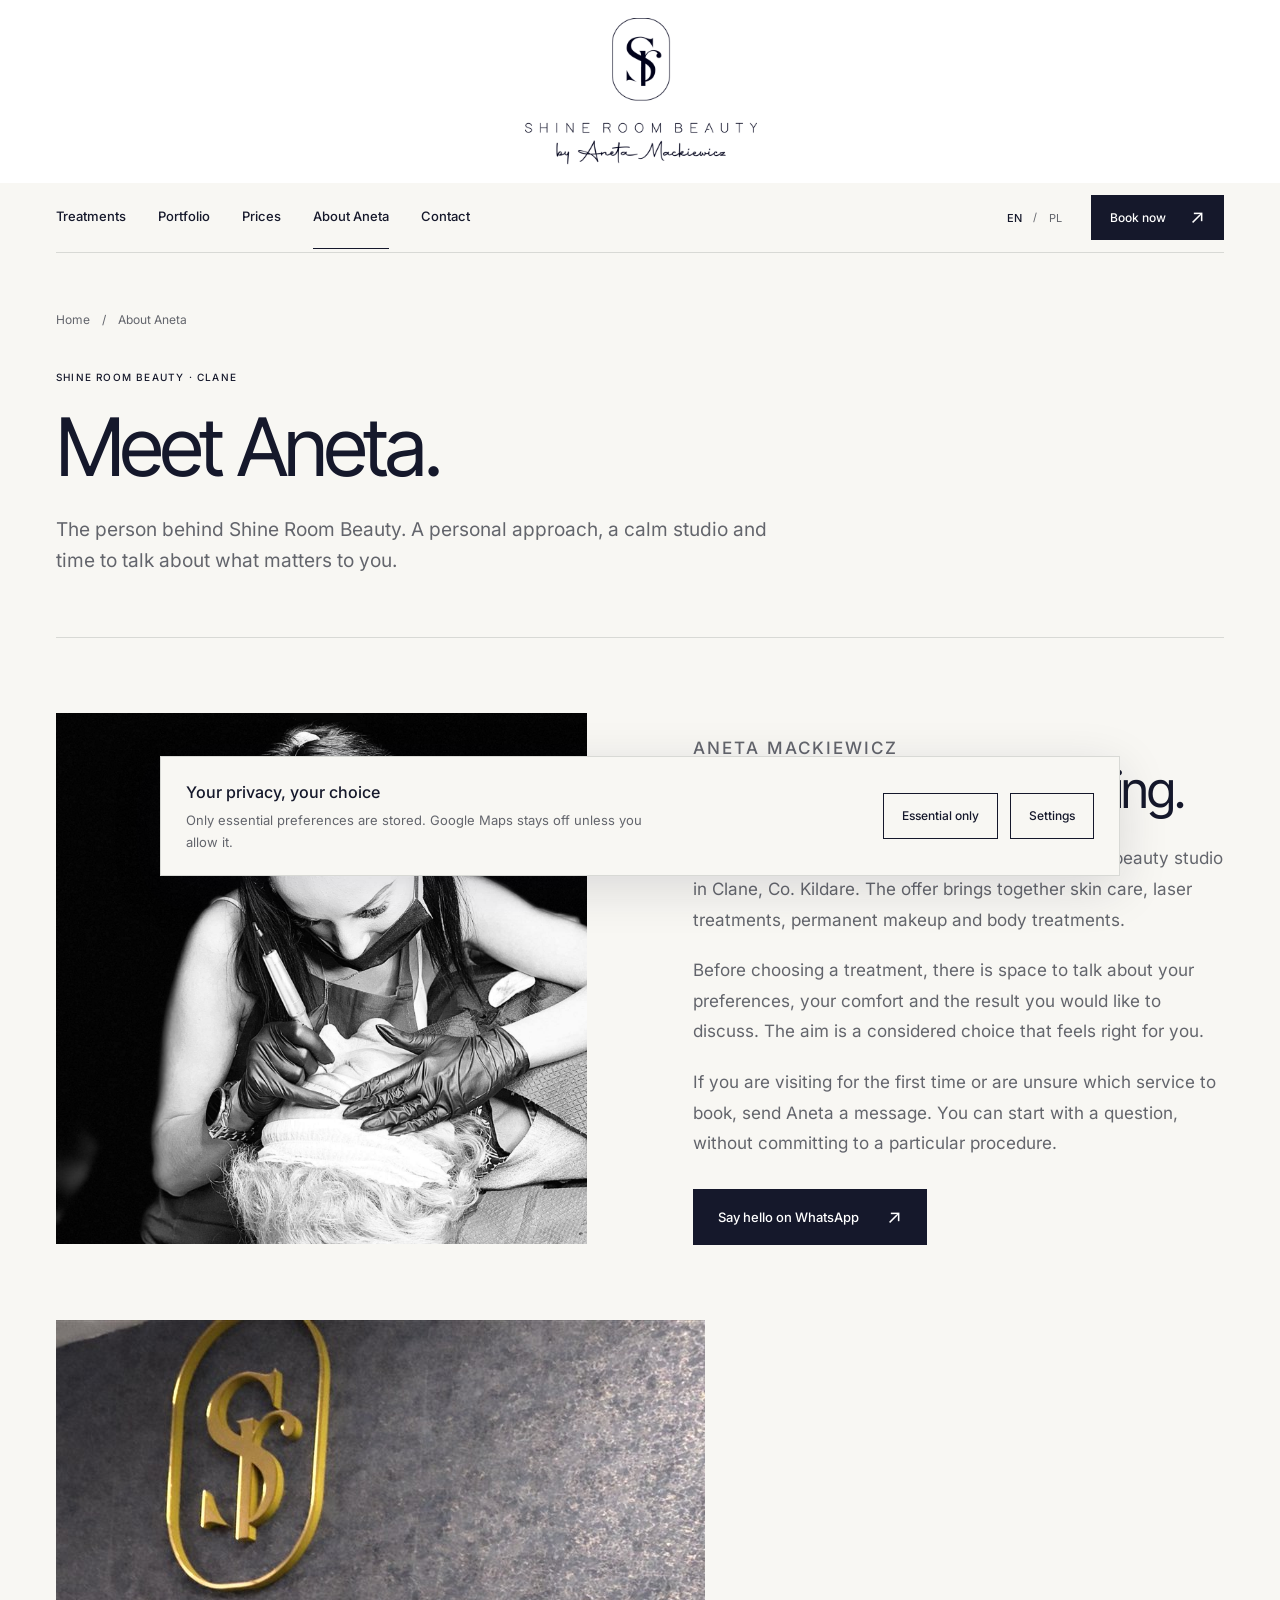
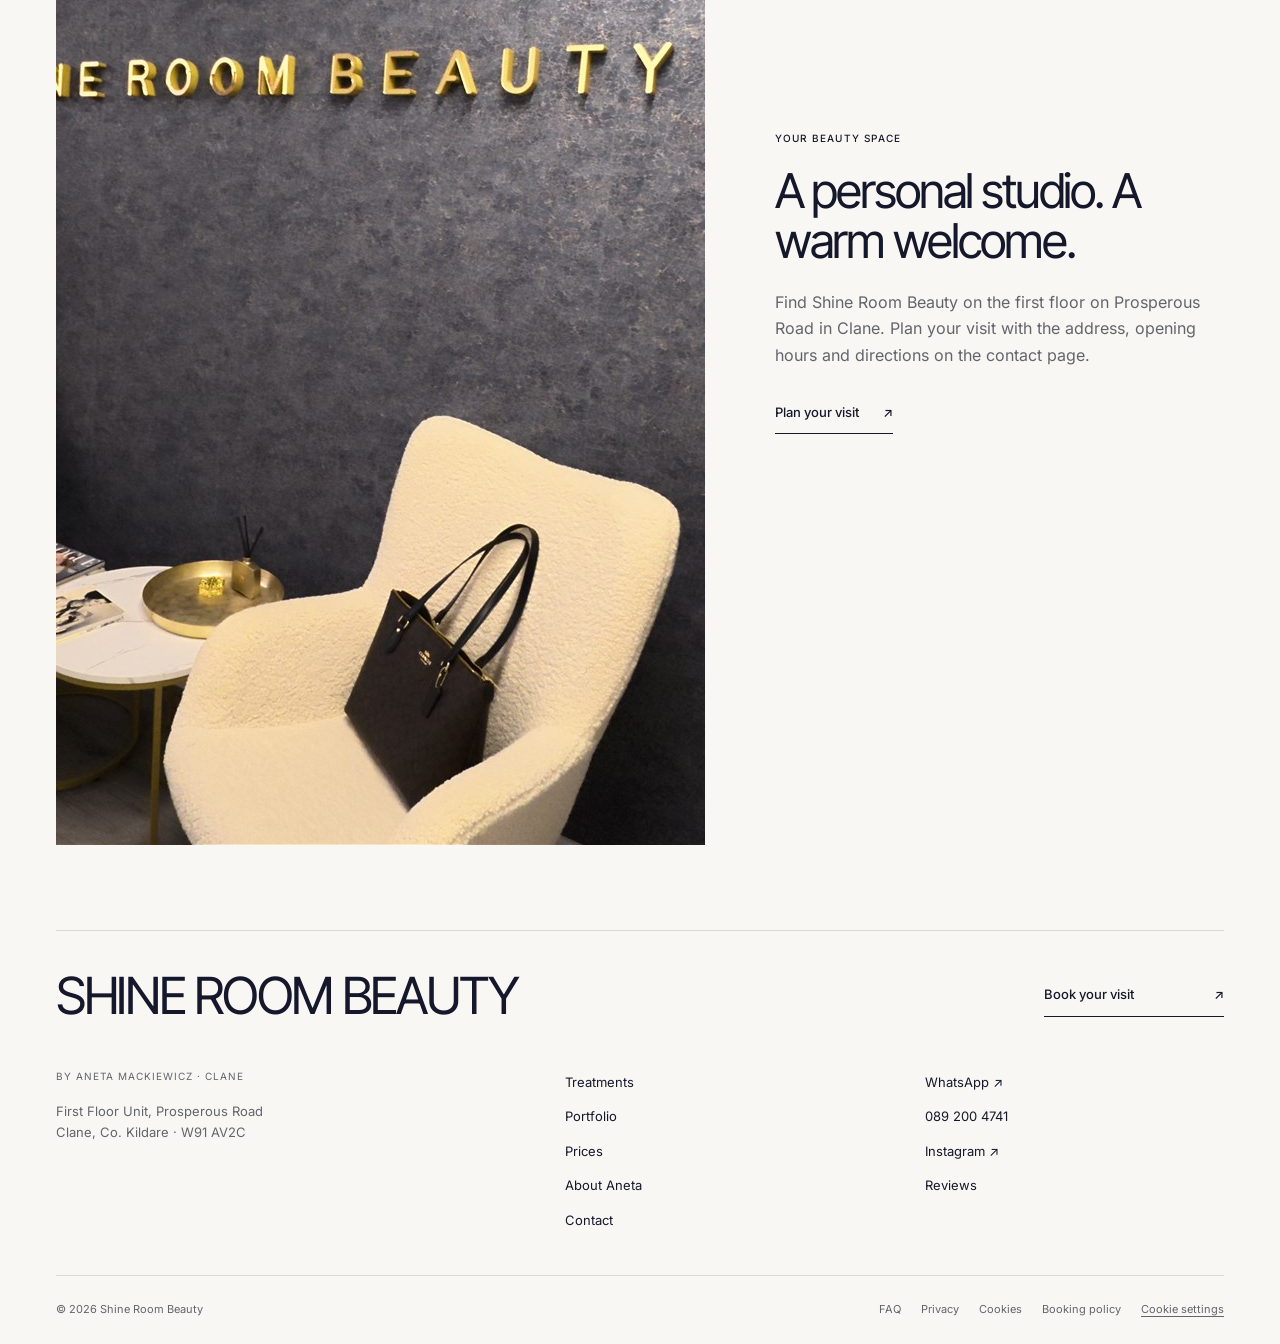
==== commit b491994e: "Add owner-supplied brow photographs and treatment scenes" ====
--- a/about.html
+++ b/about.html
@@ -1,6 +1,8 @@
 <!doctype html>
-<html lang="en" class="" data-static-build="2026-11-13-v3"><head><meta name="robots" content="noindex, nofollow, noarchive"><meta charset="utf-8"><meta name="viewport" content="width=device-width,initial-scale=1"><meta name="theme-color" content="#f8f7f3"><meta name="description" content="Meet Aneta Mackiewicz and her personal beauty studio on Prosperous Road in Clane, Co. Kildare."><title>About Aneta | Shine Room Beauty Clane</title><link rel="stylesheet" href="styles.css"><script src="content.js" defer=""></script><script src="portfolio-data.js" defer=""></script><script src="script.js" defer=""></script></head>
-<body data-title-en="About Aneta | Shine Room Beauty Clane" data-title-pl="O Anecie | Shine Room Beauty Clane" data-description-en="Meet Aneta Mackiewicz and her personal beauty studio on Prosperous Road in Clane, Co. Kildare." data-description-pl="Poznaj Anetę Mackiewicz i jej kameralne studio urody przy Prosperous Road w Clane, Kildare."><div id="site-shell"><a class="skip-link" href="#main-content"><span data-en="Skip to content" data-pl="Przejdź do treści">Skip to content</span></a><div class="brand-masthead"><a class="brand full-brand" href="index.html" aria-label="Shine Room Beauty by Aneta Mackiewicz"><span class="full-logo"><img src="assets/site/logo.png" alt="Shine Room Beauty by Aneta Mackiewicz" width="1600" height="1600" loading="lazy"></span></a></div><header class="site-header"><div class="header-inner section-wrap"><a class="mobile-home" href="index.html" data-aria-en="Home" data-aria-pl="Strona główna" aria-label="Home">SHINE ROOM</a><nav id="site-nav" aria-label="Primary navigation" data-aria-en="Primary navigation" data-aria-pl="Główna nawigacja"><a href="treatments.html"><span data-en="Treatments" data-pl="Zabiegi">Treatments</span></a><a href="gallery.html"><span data-en="Portfolio" data-pl="Portfolio">Portfolio</span></a><a href="prices.html"><span data-en="Prices" data-pl="Cennik">Prices</span></a><a href="about.html" aria-current="page"><span data-en="About Aneta" data-pl="O Anecie">About Aneta</span></a><a href="contact.html"><span data-en="Contact" data-pl="Kontakt">Contact</span></a><div class="mobile-menu-tools"><div class="language-switch" role="group" data-aria-en="Language" data-aria-pl="Język" aria-label="Language"><button type="button" data-lang="en" class="active" aria-pressed="true">EN</button><span aria-hidden="true">/</span><button type="button" data-lang="pl" aria-pressed="false">PL</button></div><a class="button button-small" href="https://booksy.com/en-ie/9393_shine-room-beauty_other_52926_naas" target="_blank" rel="noopener"><span data-en="Book now" data-pl="Zarezerwuj">Book now</span><span aria-hidden="true">↗</span></a></div></nav><div class="header-actions"><div class="language-switch" role="group" data-aria-en="Language" data-aria-pl="Język" aria-label="Language"><button type="button" data-lang="en" class="active" aria-pressed="true">EN</button><span aria-hidden="true">/</span><button type="button" data-lang="pl" aria-pressed="false">PL</button></div><a class="button button-small" href="https://booksy.com/en-ie/9393_shine-room-beauty_other_52926_naas" target="_blank" rel="noopener"><span data-en="Book now" data-pl="Zarezerwuj">Book now</span><span aria-hidden="true">↗</span></a></div><button class="menu-button" type="button" aria-controls="site-nav" aria-expanded="false" aria-label="Open menu"><span></span><span></span></button></div></header></div><main id="main-content"><section class="page-heading section-wrap"><div class="breadcrumb"><a href="index.html"><span data-en="Home" data-pl="Strona główna">Home</span></a><span>/</span><span data-en="About Aneta" data-pl="O Anecie">About Aneta</span></div><p data-en="SHINE ROOM BEAUTY · CLANE" data-pl="SHINE ROOM BEAUTY · CLANE" class="eyebrow">SHINE ROOM BEAUTY · CLANE</p><h1 data-en="Meet Aneta." data-pl="Poznaj Anetę.">Meet Aneta.</h1><p data-en="The person behind Shine Room Beauty. A personal approach, a calm studio and time to talk about what matters to you." data-pl="Osoba stojąca za Shine Room Beauty. Indywidualne podejście, kameralne studio i czas na rozmowę o tym, co dla Ciebie ważne." class="lead">The person behind Shine Room Beauty. A personal approach, a calm studio and time to talk about what matters to you.</p></section><section class="page-section section-wrap about-grid"><div class="about-photo"><img src="assets/site/aneta-portrait-v5.jpg" srcset="assets/site/aneta-portrait-v5-480.jpg 480w, assets/site/aneta-portrait-v5-800.jpg 800w, assets/site/aneta-portrait-v5.jpg 1122w" sizes="(max-width:700px) calc(100vw - 40px),520px" alt="Aneta Mackiewicz, founder of Shine Room Beauty" data-alt-en="Aneta Mackiewicz, founder of Shine Room Beauty" data-alt-pl="Aneta Mackiewicz, założycielka Shine Room Beauty" width="1122" height="1402" fetchpriority="high" decoding="async"></div><div class="about-copy"><p class="eyebrow">ANETA MACKIEWICZ</p><h2 data-en="Care starts with listening." data-pl="Pielęgnacja zaczyna się od rozmowy.">Care starts with listening.</h2><p data-en="Shine Room Beauty is Aneta Mackiewicz’s personal beauty studio in Clane, Co. Kildare. The offer brings together skin care, laser treatments, permanent makeup and body treatments." data-pl="Shine Room Beauty to kameralne studio urody Anety Mackiewicz w Clane, w hrabstwie Kildare. Oferta obejmuje pielęgnację skóry, zabiegi laserowe, makijaż permanentny i zabiegi na ciało.">Shine Room Beauty is Aneta Mackiewicz’s personal beauty studio in Clane, Co. Kildare. The offer brings together skin care, laser treatments, permanent makeup and body treatments.</p><p data-en="Before choosing a treatment, there is space to talk about your preferences, your comfort and the result you would like to discuss. The aim is a considered choice that feels right for you." data-pl="Przed wyborem zabiegu jest czas na omówienie Twoich oczekiwań, komfortu i efektu, o którym chcesz porozmawiać. Liczy się przemyślany wybór, dopasowany do Ciebie.">Before choosing a treatment, there is space to talk about your preferences, your comfort and the result you would like to discuss. The aim is a considered choice that feels right for you.</p><p data-en="If you are visiting for the first time or are unsure which service to book, send Aneta a message. You can start with a question, without committing to a particular procedure." data-pl="Jeśli przychodzisz po raz pierwszy lub nie wiesz, jaką usługę wybrać, napisz do Anety. Możesz zacząć od pytania, bez decydowania się od razu na konkretny zabieg.">If you are visiting for the first time or are unsure which service to book, send Aneta a message. You can start with a question, without committing to a particular procedure.</p><a class="button" href="https://wa.me/353892004741" target="_blank" rel="noopener"><span data-en="Say hello on WhatsApp" data-pl="Napisz do Anety">Say hello on WhatsApp</span><span aria-hidden="true">↗</span></a></div></section><section class="studio-feature section-wrap"><img src="assets/site/studio.jpg" alt="Shine Room Beauty studio in Clane" data-alt-en="Shine Room Beauty studio in Clane" data-alt-pl="Studio Shine Room Beauty w Clane" width="2000" height="1125" loading="lazy"><div><p data-en="YOUR BEAUTY SPACE" data-pl="TWOJA PRZESTRZEŃ BEAUTY" class="eyebrow">YOUR BEAUTY SPACE</p><h2 data-en="A personal studio. A warm welcome." data-pl="Kameralne studio. Ciepłe powitanie.">A personal studio. A warm welcome.</h2><p data-en="Find Shine Room Beauty on the first floor on Prosperous Road in Clane. Plan your visit with the address, opening hours and directions on the contact page." data-pl="Shine Room Beauty znajdziesz na pierwszym piętrze przy Prosperous Road w Clane. Adres, godziny otwarcia i wskazówki dojazdu pomogą Ci zaplanować wizytę.">Find Shine Room Beauty on the first floor on Prosperous Road in Clane. Plan your visit with the address, opening hours and directions on the contact page.</p><a class="plain-link" href="contact.html"><span data-en="Plan your visit" data-pl="Zaplanuj wizytę">Plan your visit</span><span aria-hidden="true">↗</span></a></div></section></main><div id="site-footer"><footer class="site-footer section-wrap"><div class="footer-top"><a class="footer-name" href="index.html">SHINE ROOM BEAUTY</a><a class="plain-link" href="https://booksy.com/en-ie/9393_shine-room-beauty_other_52926_naas" target="_blank" rel="noopener"><span data-en="Book your visit" data-pl="Zarezerwuj wizytę">Book your visit</span><span aria-hidden="true">↗</span></a></div><div class="footer-grid"><div><p class="micro-label">BY ANETA MACKIEWICZ · CLANE</p><address>First Floor Unit, Prosperous Road<br>Clane, Co. Kildare · W91 AV2C</address></div><div class="footer-links"><a href="treatments.html"><span data-en="Treatments" data-pl="Zabiegi">Treatments</span></a><a href="gallery.html"><span data-en="Portfolio" data-pl="Portfolio">Portfolio</span></a><a href="prices.html"><span data-en="Prices" data-pl="Cennik">Prices</span></a><a href="about.html" aria-current="page"><span data-en="About Aneta" data-pl="O Anecie">About Aneta</span></a><a href="contact.html"><span data-en="Contact" data-pl="Kontakt">Contact</span></a></div><div class="footer-links"><a href="https://wa.me/353892004741" target="_blank" rel="noopener">WhatsApp ↗</a><a href="tel:+353892004741">089 200 4741</a><a href="https://www.instagram.com/shine_room_beauty/" target="_blank" rel="noopener">Instagram ↗</a><a href="reviews.html"><span data-en="Reviews" data-pl="Opinie">Reviews</span></a></div></div><div class="footer-bottom"><span>© 2026 Shine Room Beauty</span><div><a href="faq.html">FAQ</a><a href="privacy.html"><span data-en="Privacy" data-pl="Prywatność">Privacy</span></a><a href="cookies.html">Cookies</a><a href="booking-policy.html"><span data-en="Booking policy" data-pl="Zasady rezerwacji">Booking policy</span></a><button type="button" data-privacy-settings=""><span data-en="Cookie settings" data-pl="Ustawienia cookies">Cookie settings</span></button></div></div></footer><div class="mobile-contact"><a href="https://wa.me/353892004741" target="_blank" rel="noopener">WhatsApp <span aria-hidden="true">↗</span></a><a href="tel:+353892004741"><span data-en="Call the studio" data-pl="Zadzwoń">Call the studio</span><span aria-hidden="true">↗</span></a></div><aside class="cookie-banner" id="cookie-banner" hidden=""><div><strong><span data-en="Your privacy, your choice" data-pl="Twoja prywatność, Twój wybór">Your privacy, your choice</span></strong><p><span data-en="Only essential preferences are stored. Google Maps stays off unless you allow it." data-pl="Zapisujemy tylko niezbędne preferencje. Mapy Google pozostają wyłączone, dopóki na nie nie zezwolisz.">Only essential preferences are stored. Google Maps stays off unless you allow it.</span></p></div><div class="cookie-actions"><button class="button button-outline" type="button" data-cookie-essential=""><span data-en="Essential only" data-pl="Tylko niezbędne">Essential only</span></button><button class="button button-outline" type="button" data-privacy-settings=""><span data-en="Settings" data-pl="Ustawienia">Settings</span></button></div></aside><dialog class="privacy-dialog" id="privacy-dialog" aria-labelledby="privacy-title"><form method="dialog"><button class="dialog-close" value="close" aria-label="Close" data-aria-en="Close" data-aria-pl="Zamknij">×</button><p class="eyebrow"><span data-en="Privacy preferences" data-pl="Preferencje prywatności">Privacy preferences</span></p><h2 id="privacy-title"><span data-en="Make yourself comfortable." data-pl="Zdecyduj po swojemu.">Make yourself comfortable.</span></h2><p><span data-en="This site has no advertising or analytics. Your language and privacy choices are stored on this device." data-pl="Ta strona nie używa reklam ani analityki. Wybór języka i prywatności zapisujemy na tym urządzeniu.">This site has no advertising or analytics. Your language and privacy choices are stored on this device.</span></p><label class="privacy-toggle"><input type="checkbox" id="map-consent"><span><strong>Google Maps</strong><small data-en="Allow the embedded map. Google may process information under its own privacy policy." data-pl="Zezwól na osadzoną mapę. Google może przetwarzać informacje zgodnie ze swoją polityką prywatności.">Allow the embedded map. Google may process information under its own privacy policy.</small></span></label><a class="plain-link" href="cookies.html"><span data-en="Read the cookies policy" data-pl="Przeczytaj politykę cookies">Read the cookies policy</span><span aria-hidden="true">↗</span></a><button class="button" type="button" id="save-privacy"><span data-en="Save preferences" data-pl="Zapisz preferencje">Save preferences</span><span aria-hidden="true">↗</span></button></form></dialog><dialog class="lightbox" id="lightbox" aria-labelledby="lightbox-title"><button class="dialog-close" type="button" data-close-lightbox="" aria-label="Close image" data-aria-en="Close image" data-aria-pl="Zamknij zdjęcie">×</button><div class="lightbox-image"></div><div class="lightbox-caption"><h2 id="lightbox-title"></h2><p id="lightbox-description"></p></div><div class="lightbox-controls"><button type="button" data-photo-prev="" aria-label="Previous image" data-aria-en="Previous image" data-aria-pl="Poprzednie zdjęcie">←</button><span id="photo-count"></span><button type="button" data-photo-next="" aria-label="Next image" data-aria-en="Next image" data-aria-pl="Następne zdjęcie">→</button></div></dialog></div><noscript><p class="section-wrap page-section">For the complete treatment menu and reservations, <a href="https://booksy.com/en-ie/9393_shine-room-beauty_other_52926_naas">open Booksy</a>. Call <a href="tel:+353892004741">089 200 4741</a> or <a href="https://wa.me/353892004741">contact Aneta on WhatsApp</a>.</p></noscript>
+<html lang="en" class="" data-static-build="2026-11-15-v4"><head><meta name="robots" content="noindex, nofollow, noarchive"><meta charset="utf-8"><meta name="viewport" content="width=device-width,initial-scale=1"><meta name="theme-color" content="#f8f7f3"><meta name="description" content="Meet Aneta Mackiewicz and her personal beauty studio on Prosperous Road in Clane, Co. Kildare."><title>About Aneta | Shine Room Beauty Clane</title><link rel="stylesheet" href="styles.css?v=74ff2df01545"><script src="content.js?v=9ad624e4fc46" defer=""></script><script src="portfolio-data.js?v=7d68f9ec8c88" defer=""></script><script src="script.js?v=2f74bc1ed1a7" defer=""></script></head>
+<body data-title-en="About Aneta | Shine Room Beauty Clane" data-title-pl="O Anecie | Shine Room Beauty Clane" data-description-en="Meet Aneta Mackiewicz and her personal beauty studio on Prosperous Road in Clane, Co. Kildare." data-description-pl="Poznaj Anetę Mackiewicz i jej kameralne studio urody przy Prosperous Road w Clane, Kildare."><div id="site-shell"><a class="skip-link" href="#main-content"><span data-en="Skip to content" data-pl="Przejdź do treści">Skip to content</span></a><div class="brand-masthead"><a class="brand full-brand" href="index.html" aria-label="Shine Room Beauty by Aneta Mackiewicz"><span class="full-logo"><img src="assets/site/logo.png" alt="Shine Room Beauty by Aneta Mackiewicz" width="1600" height="1600" loading="lazy"></span></a></div><header class="site-header"><div class="header-inner section-wrap"><a class="mobile-home" href="index.html" data-aria-en="Home" data-aria-pl="Strona główna" aria-label="Home">SHINE ROOM</a><nav id="site-nav" aria-label="Primary navigation" data-aria-en="Primary navigation" data-aria-pl="Główna nawigacja"><a href="treatments.html"><span data-en="Treatments" data-pl="Zabiegi">Treatments</span></a><a href="gallery.html"><span data-en="Portfolio" data-pl="Portfolio">Portfolio</span></a><a href="prices.html"><span data-en="Prices" data-pl="Cennik">Prices</span></a><a href="about.html" aria-current="page"><span data-en="About Aneta" data-pl="O Anecie">About Aneta</span></a><a href="contact.html"><span data-en="Contact" data-pl="Kontakt">Contact</span></a><div class="mobile-menu-tools"><div class="language-switch" role="group" data-aria-en="Language" data-aria-pl="Język" aria-label="Language"><button type="button" data-lang="en" class="active" aria-pressed="true">EN</button><span aria-hidden="true">/</span><button type="button" data-lang="pl" aria-pressed="false">PL</button></div><a class="button button-small" href="https://booksy.com/en-ie/9393_shine-room-beauty_other_52926_naas" target="_blank" rel="noopener"><span data-en="Book now" data-pl="Zarezerwuj">Book now</span><span aria-hidden="true">↗</span></a></div></nav><div class="header-actions"><div class="language-switch" role="group" data-aria-en="Language" data-aria-pl="Język" aria-label="Language"><button type="button" data-lang="en" class="active" aria-pressed="true">EN</button><span aria-hidden="true">/</span><button type="button" data-lang="pl" aria-pressed="false">PL</button></div><a class="button button-small" href="https://booksy.com/en-ie/9393_shine-room-beauty_other_52926_naas" target="_blank" rel="noopener"><span data-en="Book now" data-pl="Zarezerwuj">Book now</span><span aria-hidden="true">↗</span></a></div><button class="menu-button" type="button" aria-controls="site-nav" aria-expanded="false" aria-label="Open menu"><span></span><span></span></button></div></header></div><main id="main-content"><section class="page-heading section-wrap"><div class="breadcrumb"><a href="index.html"><span data-en="Home" data-pl="Strona główna">Home</span></a><span>/</span><span data-en="About Aneta" data-pl="O Anecie">About Aneta</span></div><p data-en="SHINE ROOM BEAUTY · CLANE" data-pl="SHINE ROOM BEAUTY · CLANE" class="eyebrow">SHINE ROOM BEAUTY · CLANE</p><h1 data-en="Meet Aneta." data-pl="Poznaj Anetę.">Meet Aneta.</h1><p data-en="The person behind Shine Room Beauty. A personal approach, a calm studio and time to talk about what matters to you." data-pl="Osoba stojąca za Shine Room Beauty. Indywidualne podejście, kameralne studio i czas na rozmowę o tym, co dla Ciebie ważne." class="lead">The person behind Shine Room Beauty. A personal approach, a calm studio and time to talk about what matters to you.</p></section><section class="page-section section-wrap about-grid"><div class="about-photo"><img src="assets/site/new-2026-11/brow-treatment-aneta-bw.jpg" alt="Aneta performing brow permanent makeup" data-alt-en="Aneta performing brow permanent makeup" data-alt-pl="Aneta podczas wykonywania makijażu permanentnego brwi" width="1536" height="2048" fetchpriority="high" decoding="async"></div><div class="about-copy"><p class="eyebrow">ANETA MACKIEWICZ</p><h2 data-en="Care starts with listening." data-pl="Pielęgnacja zaczyna się od rozmowy.">Care starts with listening.</h2><p data-en="Shine Room Beauty is Aneta Mackiewicz’s personal beauty studio in Clane, Co. Kildare. The offer brings together skin care, laser treatments, permanent makeup and body treatments." data-pl="Shine Room Beauty to kameralne studio urody Anety Mackiewicz w Clane, w hrabstwie Kildare. Oferta obejmuje pielęgnację skóry, zabiegi laserowe, makijaż permanentny i zabiegi na ciało.">Shine Room Beauty is Aneta Mackiewicz’s personal beauty studio in Clane, Co. Kildare. The offer brings together skin care, laser treatments, permanent makeup and body treatments.</p><p data-en="Before choosing a treatment, there is space to talk about your preferences, your comfort and the result you would like to discuss. The aim is a considered choice that feels right for you." data-pl="Przed wyborem zabiegu jest czas na omówienie Twoich oczekiwań, komfortu i efektu, o którym chcesz porozmawiać. Liczy się przemyślany wybór, dopasowany do Ciebie.">Before choosing a treatment, there is space to talk about your preferences, your comfort and the result you would like to discuss. The aim is a considered choice that feels right for you.</p><p data-en="If you are visiting for the first time or are unsure which service to book, send Aneta a message. You can start with a question, without committing to a particular procedure." data-pl="Jeśli przychodzisz po raz pierwszy lub nie wiesz, jaką usługę wybrać, napisz do Anety. Możesz zacząć od pytania, bez decydowania się od razu na konkretny zabieg.">If you are visiting for the first time or are unsure which service to book, send Aneta a message. You can start with a question, without committing to a particular procedure.</p><a class="button" href="https://wa.me/353892004741" target="_blank" rel="noopener"><span data-en="Say hello on WhatsApp" data-pl="Napisz do Anety">Say hello on WhatsApp</span><span aria-hidden="true">↗</span></a></div></section><section class="studio-feature section-wrap"><img src="assets/site/studio.jpg" alt="Shine Room Beauty studio in Clane" data-alt-en="Shine Room Beauty studio in Clane" data-alt-pl="Studio Shine Room Beauty w Clane" width="2000" height="1125" loading="lazy"><div><p data-en="YOUR BEAUTY SPACE" data-pl="TWOJA PRZESTRZEŃ BEAUTY" class="eyebrow">YOUR BEAUTY SPACE</p><h2 data-en="A personal studio. A warm welcome." data-pl="Kameralne studio. Ciepłe powitanie.">A personal studio. A warm welcome.</h2><p data-en="Find Shine Room Beauty on the first floor on Prosperous Road in Clane. Plan your visit with the address, opening hours and directions on the contact page." data-pl="Shine Room Beauty znajdziesz na pierwszym piętrze przy Prosperous Road w Clane. Adres, godziny otwarcia i wskazówki dojazdu pomogą Ci zaplanować wizytę.">Find Shine Room Beauty on the first floor on Prosperous Road in Clane. Plan your visit with the address, opening hours and directions on the contact page.</p><a class="plain-link" href="contact.html"><span data-en="Plan your visit" data-pl="Zaplanuj wizytę">Plan your visit</span><span aria-hidden="true">↗</span></a></div></section></main><div id="site-footer"><footer class="site-footer section-wrap"><div class="footer-top"><a class="footer-name" href="index.html">SHINE ROOM BEAUTY</a><a class="plain-link" href="https://booksy.com/en-ie/9393_shine-room-beauty_other_52926_naas" target="_blank" rel="noopener"><span data-en="Book your visit" data-pl="Zarezerwuj wizytę">Book your visit</span><span aria-hidden="true">↗</span></a></div><div class="footer-grid"><div><p class="micro-label">BY ANETA MACKIEWICZ · CLANE</p><address>First Floor Unit, Prosperous Road<br>Clane, Co. Kildare · W91 AV2C</address></div><div class="footer-links"><a href="treatments.html"><span data-en="Treatments" data-pl="Zabiegi">Treatments</span></a><a href="gallery.html"><span data-en="Portfolio" data-pl="Portfolio">Portfolio</span></a><a href="prices.html"><span data-en="Prices" data-pl="Cennik">Prices</span></a><a href="about.html" aria-current="page"><span data-en="About Aneta" data-pl="O Anecie">About Aneta</span></a><a href="contact.html"><span data-en="Contact" data-pl="Kontakt">Contact</span></a></div><div class="footer-links"><a href="https://wa.me/353892004741" target="_blank" rel="noopener">WhatsApp ↗</a><a href="tel:+353892004741">089 200 4741</a><a href="https://www.instagram.com/shine_room_beauty/" target="_blank" rel="noopener">Instagram ↗</a><a href="reviews.html"><span data-en="Reviews" data-pl="Opinie">Reviews</span></a></div></div><div class="footer-bottom"><span>© 2026 Shine Room Beauty</span><div><a href="faq.html">FAQ</a><a href="privacy.html"><span data-en="Privacy" data-pl="Prywatność">Privacy</span></a><a href="cookies.html">Cookies</a><a href="booking-policy.html"><span data-en="Booking policy" data-pl="Zasady rezerwacji">Booking policy</span></a><button type="button" data-privacy-settings=""><span data-en="Cookie settings" data-pl="Ustawienia cookies">Cookie settings</span></button></div></div></footer><div class="mobile-contact"><a href="https://wa.me/353892004741" target="_blank" rel="noopener">WhatsApp <span aria-hidden="true">↗</span></a><a href="tel:+353892004741"><span data-en="Call the studio" data-pl="Zadzwoń">Call the studio</span><span aria-hidden="true">↗</span></a></div><aside class="cookie-banner" id="cookie-banner" hidden=""><div><strong><span data-en="Your privacy, your choice" data-pl="Twoja prywatność, Twój wybór">Your privacy, your choice</span></strong><p><span data-en="Only essential preferences are stored. Google Maps stays off unless you allow it." data-pl="Zapisujemy tylko niezbędne preferencje. Mapy Google pozostają wyłączone, dopóki na nie nie zezwolisz.">Only essential preferences are stored. Google Maps stays off unless you allow it.</span></p></div><div class="cookie-actions"><button class="button button-outline" type="button" data-cookie-essential=""><span data-en="Essential only" data-pl="Tylko niezbędne">Essential only</span></button><button class="button button-outline" type="button" data-privacy-settings=""><span data-en="Settings" data-pl="Ustawienia">Settings</span></button></div></aside><dialog class="privacy-dialog" id="privacy-dialog" aria-labelledby="privacy-title"><form method="dialog"><button class="dialog-close" value="close" aria-label="Close" data-aria-en="Close" data-aria-pl="Zamknij">×</button><p class="eyebrow"><span data-en="Privacy preferences" data-pl="Preferencje prywatności">Privacy preferences</span></p><h2 id="privacy-title"><span data-en="Make yourself comfortable." data-pl="Zdecyduj po swojemu.">Make yourself comfortable.</span></h2><p><span data-en="This site has no advertising or analytics. Your language and privacy choices are stored on this device." data-pl="Ta strona nie używa reklam ani analityki. Wybór języka i prywatności zapisujemy na tym urządzeniu.">This site has no advertising or analytics. Your language and privacy choices are stored on this device.</span></p><label class="privacy-toggle"><input type="checkbox" id="map-consent"><span><strong>Google Maps</strong><small data-en="Allow the embedded map. Google may process information under its own privacy policy." data-pl="Zezwól na osadzoną mapę. Google może przetwarzać informacje zgodnie ze swoją polityką prywatności.">Allow the embedded map. Google may process information under its own privacy policy.</small></span></label><a class="plain-link" href="cookies.html"><span data-en="Read the cookies policy" data-pl="Przeczytaj politykę cookies">Read the cookies policy</span><span aria-hidden="true">↗</span></a><button class="button" type="button" id="save-privacy"><span data-en="Save preferences" data-pl="Zapisz preferencje">Save preferences</span><span aria-hidden="true">↗</span></button></form></dialog><dialog class="lightbox" id="lightbox" aria-labelledby="lightbox-title"><button class="dialog-close" type="button" data-close-lightbox="" aria-label="Close image" data-aria-en="Close image" data-aria-pl="Zamknij zdjęcie">×</button><div class="lightbox-image"></div><div class="lightbox-caption"><h2 id="lightbox-title"></h2><p id="lightbox-description"></p></div><div class="lightbox-controls"><button type="button" data-photo-prev="" aria-label="Previous image" data-aria-en="Previous image" data-aria-pl="Poprzednie zdjęcie">←</button><span id="photo-count"></span><button type="button" data-photo-next="" aria-label="Next image" data-aria-en="Next image" data-aria-pl="Następne zdjęcie">→</button></div></dialog></div><noscript><p class="section-wrap page-section">For the complete treatment menu and reservations, <a href="https://booksy.com/en-ie/9393_shine-room-beauty_other_52926_naas">open Booksy</a>. Call <a href="tel:+353892004741">089 200 4741</a> or <a href="https://wa.me/353892004741">contact Aneta on WhatsApp</a>.</p></noscript>
+
+
 
 
 </body></html>
--- a/styles.css
+++ b/styles.css
@@ -34,6 +34,7 @@
 .home-location{display:block}.location-intro{display:grid;grid-template-columns:1fr 1.2fr;gap:0 8%;margin-bottom:34px}.location-intro>.eyebrow{grid-column:1/-1}.location-intro h2{grid-column:1;grid-row:2/5;max-width:420px}.location-intro>p:not(.eyebrow),.location-intro address,.location-intro>.plain-link{grid-column:2}.location-intro>.plain-link{justify-self:start}.arrival-grid{display:grid;grid-template-columns:1.1fr 1fr;gap:30px}.arrival-grid .map-wrap,.arrival-grid .map-placeholder{min-height:440px;margin-top:0}.arrival-grid iframe{height:440px}.exterior-photo{margin:0;min-width:0;display:flex;flex-direction:column}.exterior-photo>img{width:100%;height:440px;object-fit:cover;object-position:55% 50%}.exterior-photo figcaption{font-size:12px;line-height:1.6;margin-top:12px;color:var(--ink)}.exterior-photo figcaption small{display:block;font-size:10px;line-height:1.6;color:var(--muted);margin-top:5px}.arrival-contact{display:grid;grid-template-columns:.75fr 1.3fr;gap:8%;padding-block:15px 70px;align-items:center}.arrival-contact h2{font-size:clamp(36px,4.5vw,58px);margin-top:24px}.arrival-contact>div>p:last-child{color:var(--muted);font-size:16px;line-height:1.8;margin-top:25px}.arrival-contact .exterior-photo>img{height:auto;aspect-ratio:16/11}
 @media(max-width:1000px){.home-portfolio{grid-template-columns:1fr 1fr;gap:35px 22px}.home-portfolio .portfolio-card:nth-child(3){margin-top:0}.home-portfolio .portfolio-card:nth-child(4){margin-top:40px}.arrival-grid{gap:22px}.arrival-grid .map-placeholder{padding:28px}.arrival-grid .map-placeholder h3{font-size:34px}.arrival-grid .map-placeholder .button{font-size:10px;gap:15px;padding-inline:15px}.arrival-contact{gap:6%;grid-template-columns:1fr 1.3fr}}
 @media(max-width:700px){.home-portfolio{gap:24px 14px}.home-portfolio .portfolio-card:nth-child(2),.home-portfolio .portfolio-card:nth-child(4){margin-top:30px}.home-portfolio .portfolio-card:nth-child(3){display:block;margin-top:0}.treatment-atmosphere{margin-top:25px;margin-bottom:30px}.treatment-atmosphere img{aspect-ratio:1.8}.treatment-atmosphere figcaption{font-size:10px}.service-work-strip{gap:14px;margin-top:25px}.service-work-strip .work-caption{font-size:11px}.service-work-strip .work-image{aspect-ratio:1/1.18}.service-work-strip.single-work .work-image{aspect-ratio:1.4}.location-intro{display:block;margin-bottom:30px}.location-intro h2{margin-top:20px}.arrival-grid{display:block}.arrival-grid .map-wrap,.arrival-grid .map-placeholder{min-height:410px}.arrival-grid iframe{height:410px}.arrival-grid .exterior-photo{margin-top:28px}.exterior-photo>img{height:auto;aspect-ratio:16/11;object-fit:cover;object-position:center}.exterior-photo figcaption{font-size:11px}.exterior-photo figcaption small{font-size:10px}.arrival-contact{display:flex;flex-direction:column;gap:30px;padding-block:15px 45px;align-items:stretch}.arrival-contact h2{font-size:40px;margin-top:20px}.arrival-contact>div>p:last-child{font-size:15px;margin-top:20px}.arrival-contact .exterior-photo>img{aspect-ratio:16/11}}
+.filter-bar{flex-wrap:wrap;row-gap:9px}.about-photo{aspect-ratio:1}.about-photo img{object-position:center top}.portfolio-card[data-category="studio"] .work-image img{object-position:center 25%}
 /* Shared motion language for links and every button, without changing layout. */
 a,button,summary{transition:color .2s ease,background-color .2s ease,border-color .2s ease,box-shadow .2s ease,transform .2s ease,opacity .2s ease;-webkit-tap-highlight-color:transparent}
 .button,.filter-bar button,.cookie-actions button,.lightbox-controls button,.map-withdraw,.language-switch button,.dialog-close,.menu-button{will-change:transform}
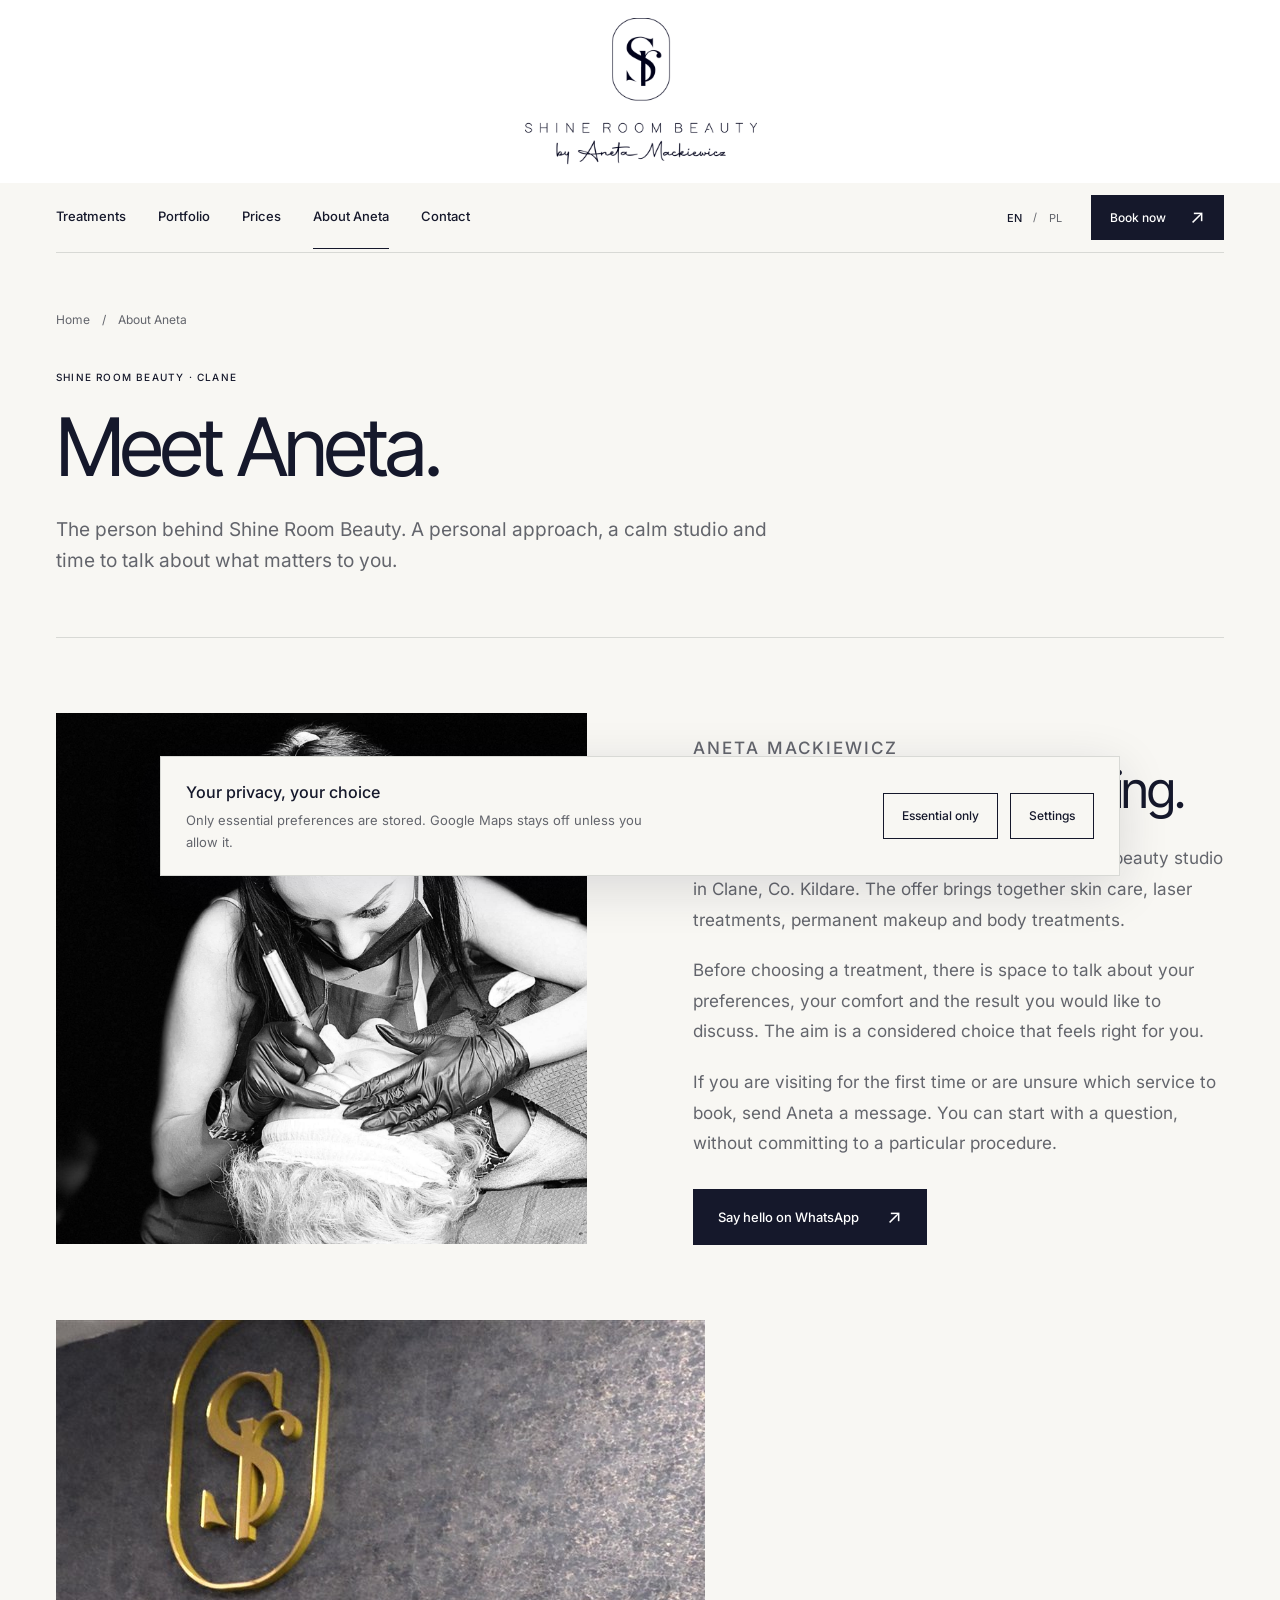
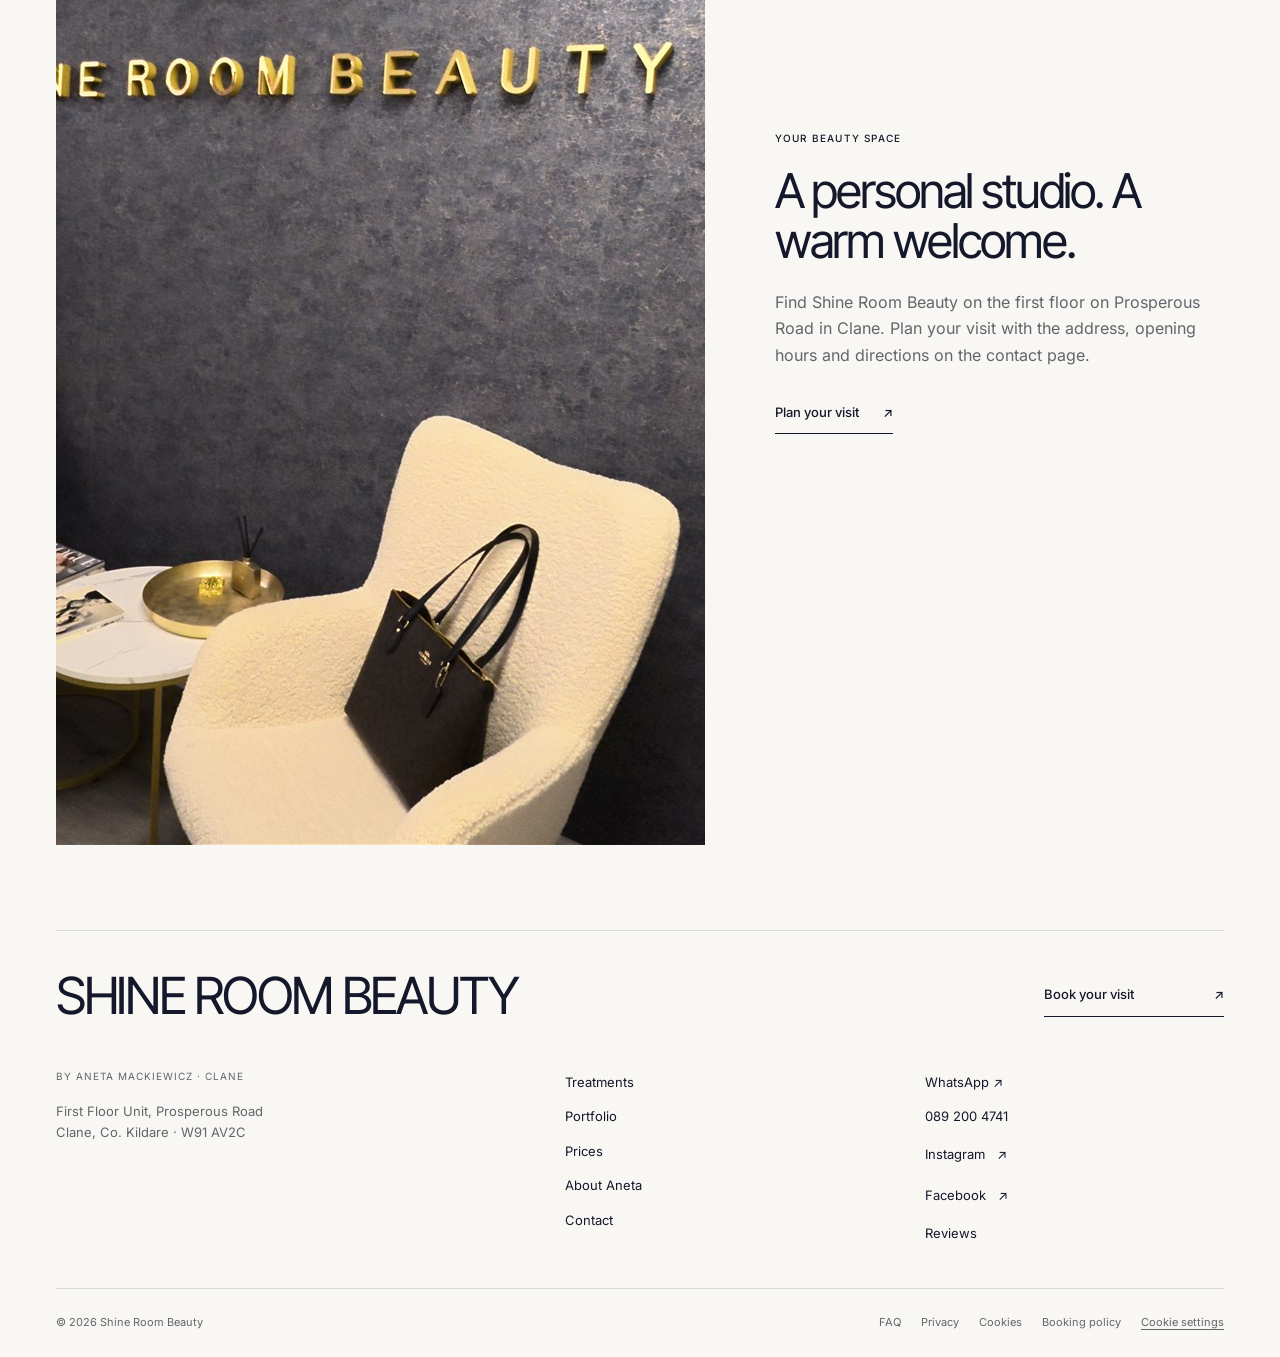
==== commit 0f8ceff1: "Add Instagram and owner-provided Facebook links across the website" ====
--- a/about.html
+++ b/about.html
@@ -1,6 +1,10 @@
 <!doctype html>
-<html lang="en" class="" data-static-build="2026-11-15-v4"><head><meta name="robots" content="noindex, nofollow, noarchive"><meta charset="utf-8"><meta name="viewport" content="width=device-width,initial-scale=1"><meta name="theme-color" content="#f8f7f3"><meta name="description" content="Meet Aneta Mackiewicz and her personal beauty studio on Prosperous Road in Clane, Co. Kildare."><title>About Aneta | Shine Room Beauty Clane</title><link rel="stylesheet" href="styles.css?v=74ff2df01545"><script src="content.js?v=9ad624e4fc46" defer=""></script><script src="portfolio-data.js?v=7d68f9ec8c88" defer=""></script><script src="script.js?v=2f74bc1ed1a7" defer=""></script></head>
-<body data-title-en="About Aneta | Shine Room Beauty Clane" data-title-pl="O Anecie | Shine Room Beauty Clane" data-description-en="Meet Aneta Mackiewicz and her personal beauty studio on Prosperous Road in Clane, Co. Kildare." data-description-pl="Poznaj Anetę Mackiewicz i jej kameralne studio urody przy Prosperous Road w Clane, Kildare."><div id="site-shell"><a class="skip-link" href="#main-content"><span data-en="Skip to content" data-pl="Przejdź do treści">Skip to content</span></a><div class="brand-masthead"><a class="brand full-brand" href="index.html" aria-label="Shine Room Beauty by Aneta Mackiewicz"><span class="full-logo"><img src="assets/site/logo.png" alt="Shine Room Beauty by Aneta Mackiewicz" width="1600" height="1600" loading="lazy"></span></a></div><header class="site-header"><div class="header-inner section-wrap"><a class="mobile-home" href="index.html" data-aria-en="Home" data-aria-pl="Strona główna" aria-label="Home">SHINE ROOM</a><nav id="site-nav" aria-label="Primary navigation" data-aria-en="Primary navigation" data-aria-pl="Główna nawigacja"><a href="treatments.html"><span data-en="Treatments" data-pl="Zabiegi">Treatments</span></a><a href="gallery.html"><span data-en="Portfolio" data-pl="Portfolio">Portfolio</span></a><a href="prices.html"><span data-en="Prices" data-pl="Cennik">Prices</span></a><a href="about.html" aria-current="page"><span data-en="About Aneta" data-pl="O Anecie">About Aneta</span></a><a href="contact.html"><span data-en="Contact" data-pl="Kontakt">Contact</span></a><div class="mobile-menu-tools"><div class="language-switch" role="group" data-aria-en="Language" data-aria-pl="Język" aria-label="Language"><button type="button" data-lang="en" class="active" aria-pressed="true">EN</button><span aria-hidden="true">/</span><button type="button" data-lang="pl" aria-pressed="false">PL</button></div><a class="button button-small" href="https://booksy.com/en-ie/9393_shine-room-beauty_other_52926_naas" target="_blank" rel="noopener"><span data-en="Book now" data-pl="Zarezerwuj">Book now</span><span aria-hidden="true">↗</span></a></div></nav><div class="header-actions"><div class="language-switch" role="group" data-aria-en="Language" data-aria-pl="Język" aria-label="Language"><button type="button" data-lang="en" class="active" aria-pressed="true">EN</button><span aria-hidden="true">/</span><button type="button" data-lang="pl" aria-pressed="false">PL</button></div><a class="button button-small" href="https://booksy.com/en-ie/9393_shine-room-beauty_other_52926_naas" target="_blank" rel="noopener"><span data-en="Book now" data-pl="Zarezerwuj">Book now</span><span aria-hidden="true">↗</span></a></div><button class="menu-button" type="button" aria-controls="site-nav" aria-expanded="false" aria-label="Open menu"><span></span><span></span></button></div></header></div><main id="main-content"><section class="page-heading section-wrap"><div class="breadcrumb"><a href="index.html"><span data-en="Home" data-pl="Strona główna">Home</span></a><span>/</span><span data-en="About Aneta" data-pl="O Anecie">About Aneta</span></div><p data-en="SHINE ROOM BEAUTY · CLANE" data-pl="SHINE ROOM BEAUTY · CLANE" class="eyebrow">SHINE ROOM BEAUTY · CLANE</p><h1 data-en="Meet Aneta." data-pl="Poznaj Anetę.">Meet Aneta.</h1><p data-en="The person behind Shine Room Beauty. A personal approach, a calm studio and time to talk about what matters to you." data-pl="Osoba stojąca za Shine Room Beauty. Indywidualne podejście, kameralne studio i czas na rozmowę o tym, co dla Ciebie ważne." class="lead">The person behind Shine Room Beauty. A personal approach, a calm studio and time to talk about what matters to you.</p></section><section class="page-section section-wrap about-grid"><div class="about-photo"><img src="assets/site/new-2026-11/brow-treatment-aneta-bw.jpg" alt="Aneta performing brow permanent makeup" data-alt-en="Aneta performing brow permanent makeup" data-alt-pl="Aneta podczas wykonywania makijażu permanentnego brwi" width="1536" height="2048" fetchpriority="high" decoding="async"></div><div class="about-copy"><p class="eyebrow">ANETA MACKIEWICZ</p><h2 data-en="Care starts with listening." data-pl="Pielęgnacja zaczyna się od rozmowy.">Care starts with listening.</h2><p data-en="Shine Room Beauty is Aneta Mackiewicz’s personal beauty studio in Clane, Co. Kildare. The offer brings together skin care, laser treatments, permanent makeup and body treatments." data-pl="Shine Room Beauty to kameralne studio urody Anety Mackiewicz w Clane, w hrabstwie Kildare. Oferta obejmuje pielęgnację skóry, zabiegi laserowe, makijaż permanentny i zabiegi na ciało.">Shine Room Beauty is Aneta Mackiewicz’s personal beauty studio in Clane, Co. Kildare. The offer brings together skin care, laser treatments, permanent makeup and body treatments.</p><p data-en="Before choosing a treatment, there is space to talk about your preferences, your comfort and the result you would like to discuss. The aim is a considered choice that feels right for you." data-pl="Przed wyborem zabiegu jest czas na omówienie Twoich oczekiwań, komfortu i efektu, o którym chcesz porozmawiać. Liczy się przemyślany wybór, dopasowany do Ciebie.">Before choosing a treatment, there is space to talk about your preferences, your comfort and the result you would like to discuss. The aim is a considered choice that feels right for you.</p><p data-en="If you are visiting for the first time or are unsure which service to book, send Aneta a message. You can start with a question, without committing to a particular procedure." data-pl="Jeśli przychodzisz po raz pierwszy lub nie wiesz, jaką usługę wybrać, napisz do Anety. Możesz zacząć od pytania, bez decydowania się od razu na konkretny zabieg.">If you are visiting for the first time or are unsure which service to book, send Aneta a message. You can start with a question, without committing to a particular procedure.</p><a class="button" href="https://wa.me/353892004741" target="_blank" rel="noopener"><span data-en="Say hello on WhatsApp" data-pl="Napisz do Anety">Say hello on WhatsApp</span><span aria-hidden="true">↗</span></a></div></section><section class="studio-feature section-wrap"><img src="assets/site/studio.jpg" alt="Shine Room Beauty studio in Clane" data-alt-en="Shine Room Beauty studio in Clane" data-alt-pl="Studio Shine Room Beauty w Clane" width="2000" height="1125" loading="lazy"><div><p data-en="YOUR BEAUTY SPACE" data-pl="TWOJA PRZESTRZEŃ BEAUTY" class="eyebrow">YOUR BEAUTY SPACE</p><h2 data-en="A personal studio. A warm welcome." data-pl="Kameralne studio. Ciepłe powitanie.">A personal studio. A warm welcome.</h2><p data-en="Find Shine Room Beauty on the first floor on Prosperous Road in Clane. Plan your visit with the address, opening hours and directions on the contact page." data-pl="Shine Room Beauty znajdziesz na pierwszym piętrze przy Prosperous Road w Clane. Adres, godziny otwarcia i wskazówki dojazdu pomogą Ci zaplanować wizytę.">Find Shine Room Beauty on the first floor on Prosperous Road in Clane. Plan your visit with the address, opening hours and directions on the contact page.</p><a class="plain-link" href="contact.html"><span data-en="Plan your visit" data-pl="Zaplanuj wizytę">Plan your visit</span><span aria-hidden="true">↗</span></a></div></section></main><div id="site-footer"><footer class="site-footer section-wrap"><div class="footer-top"><a class="footer-name" href="index.html">SHINE ROOM BEAUTY</a><a class="plain-link" href="https://booksy.com/en-ie/9393_shine-room-beauty_other_52926_naas" target="_blank" rel="noopener"><span data-en="Book your visit" data-pl="Zarezerwuj wizytę">Book your visit</span><span aria-hidden="true">↗</span></a></div><div class="footer-grid"><div><p class="micro-label">BY ANETA MACKIEWICZ · CLANE</p><address>First Floor Unit, Prosperous Road<br>Clane, Co. Kildare · W91 AV2C</address></div><div class="footer-links"><a href="treatments.html"><span data-en="Treatments" data-pl="Zabiegi">Treatments</span></a><a href="gallery.html"><span data-en="Portfolio" data-pl="Portfolio">Portfolio</span></a><a href="prices.html"><span data-en="Prices" data-pl="Cennik">Prices</span></a><a href="about.html" aria-current="page"><span data-en="About Aneta" data-pl="O Anecie">About Aneta</span></a><a href="contact.html"><span data-en="Contact" data-pl="Kontakt">Contact</span></a></div><div class="footer-links"><a href="https://wa.me/353892004741" target="_blank" rel="noopener">WhatsApp ↗</a><a href="tel:+353892004741">089 200 4741</a><a href="https://www.instagram.com/shine_room_beauty/" target="_blank" rel="noopener">Instagram ↗</a><a href="reviews.html"><span data-en="Reviews" data-pl="Opinie">Reviews</span></a></div></div><div class="footer-bottom"><span>© 2026 Shine Room Beauty</span><div><a href="faq.html">FAQ</a><a href="privacy.html"><span data-en="Privacy" data-pl="Prywatność">Privacy</span></a><a href="cookies.html">Cookies</a><a href="booking-policy.html"><span data-en="Booking policy" data-pl="Zasady rezerwacji">Booking policy</span></a><button type="button" data-privacy-settings=""><span data-en="Cookie settings" data-pl="Ustawienia cookies">Cookie settings</span></button></div></div></footer><div class="mobile-contact"><a href="https://wa.me/353892004741" target="_blank" rel="noopener">WhatsApp <span aria-hidden="true">↗</span></a><a href="tel:+353892004741"><span data-en="Call the studio" data-pl="Zadzwoń">Call the studio</span><span aria-hidden="true">↗</span></a></div><aside class="cookie-banner" id="cookie-banner" hidden=""><div><strong><span data-en="Your privacy, your choice" data-pl="Twoja prywatność, Twój wybór">Your privacy, your choice</span></strong><p><span data-en="Only essential preferences are stored. Google Maps stays off unless you allow it." data-pl="Zapisujemy tylko niezbędne preferencje. Mapy Google pozostają wyłączone, dopóki na nie nie zezwolisz.">Only essential preferences are stored. Google Maps stays off unless you allow it.</span></p></div><div class="cookie-actions"><button class="button button-outline" type="button" data-cookie-essential=""><span data-en="Essential only" data-pl="Tylko niezbędne">Essential only</span></button><button class="button button-outline" type="button" data-privacy-settings=""><span data-en="Settings" data-pl="Ustawienia">Settings</span></button></div></aside><dialog class="privacy-dialog" id="privacy-dialog" aria-labelledby="privacy-title"><form method="dialog"><button class="dialog-close" value="close" aria-label="Close" data-aria-en="Close" data-aria-pl="Zamknij">×</button><p class="eyebrow"><span data-en="Privacy preferences" data-pl="Preferencje prywatności">Privacy preferences</span></p><h2 id="privacy-title"><span data-en="Make yourself comfortable." data-pl="Zdecyduj po swojemu.">Make yourself comfortable.</span></h2><p><span data-en="This site has no advertising or analytics. Your language and privacy choices are stored on this device." data-pl="Ta strona nie używa reklam ani analityki. Wybór języka i prywatności zapisujemy na tym urządzeniu.">This site has no advertising or analytics. Your language and privacy choices are stored on this device.</span></p><label class="privacy-toggle"><input type="checkbox" id="map-consent"><span><strong>Google Maps</strong><small data-en="Allow the embedded map. Google may process information under its own privacy policy." data-pl="Zezwól na osadzoną mapę. Google może przetwarzać informacje zgodnie ze swoją polityką prywatności.">Allow the embedded map. Google may process information under its own privacy policy.</small></span></label><a class="plain-link" href="cookies.html"><span data-en="Read the cookies policy" data-pl="Przeczytaj politykę cookies">Read the cookies policy</span><span aria-hidden="true">↗</span></a><button class="button" type="button" id="save-privacy"><span data-en="Save preferences" data-pl="Zapisz preferencje">Save preferences</span><span aria-hidden="true">↗</span></button></form></dialog><dialog class="lightbox" id="lightbox" aria-labelledby="lightbox-title"><button class="dialog-close" type="button" data-close-lightbox="" aria-label="Close image" data-aria-en="Close image" data-aria-pl="Zamknij zdjęcie">×</button><div class="lightbox-image"></div><div class="lightbox-caption"><h2 id="lightbox-title"></h2><p id="lightbox-description"></p></div><div class="lightbox-controls"><button type="button" data-photo-prev="" aria-label="Previous image" data-aria-en="Previous image" data-aria-pl="Poprzednie zdjęcie">←</button><span id="photo-count"></span><button type="button" data-photo-next="" aria-label="Next image" data-aria-en="Next image" data-aria-pl="Następne zdjęcie">→</button></div></dialog></div><noscript><p class="section-wrap page-section">For the complete treatment menu and reservations, <a href="https://booksy.com/en-ie/9393_shine-room-beauty_other_52926_naas">open Booksy</a>. Call <a href="tel:+353892004741">089 200 4741</a> or <a href="https://wa.me/353892004741">contact Aneta on WhatsApp</a>.</p></noscript>
+<html lang="en" class="" data-static-build="2026-11-15-v4"><head><meta name="robots" content="noindex, nofollow, noarchive"><meta charset="utf-8"><meta name="viewport" content="width=device-width,initial-scale=1"><meta name="theme-color" content="#f8f7f3"><meta name="description" content="Meet Aneta Mackiewicz and her personal beauty studio on Prosperous Road in Clane, Co. Kildare."><title>About Aneta | Shine Room Beauty Clane</title><link rel="stylesheet" href="styles.css?v=637212a84cc7"><script src="content.js?v=9ad624e4fc46" defer=""></script><script src="portfolio-data.js?v=a60f5c091fd8" defer=""></script><script src="script.js?v=f2a4ddb9be09" defer=""></script></head>
+<body data-title-en="About Aneta | Shine Room Beauty Clane" data-title-pl="O Anecie | Shine Room Beauty Clane" data-description-en="Meet Aneta Mackiewicz and her personal beauty studio on Prosperous Road in Clane, Co. Kildare." data-description-pl="Poznaj Anetę Mackiewicz i jej kameralne studio urody przy Prosperous Road w Clane, Kildare."><div id="site-shell"><a class="skip-link" href="#main-content"><span data-en="Skip to content" data-pl="Przejdź do treści">Skip to content</span></a><div class="brand-masthead"><a class="brand full-brand" href="index.html" aria-label="Shine Room Beauty by Aneta Mackiewicz"><span class="full-logo"><img src="assets/site/logo.png" alt="Shine Room Beauty by Aneta Mackiewicz" width="1600" height="1600" loading="lazy"></span></a></div><header class="site-header"><div class="header-inner section-wrap"><a class="mobile-home" href="index.html" data-aria-en="Home" data-aria-pl="Strona główna" aria-label="Home">SHINE ROOM</a><nav id="site-nav" aria-label="Primary navigation" data-aria-en="Primary navigation" data-aria-pl="Główna nawigacja"><a href="treatments.html"><span data-en="Treatments" data-pl="Zabiegi">Treatments</span></a><a href="gallery.html"><span data-en="Portfolio" data-pl="Portfolio">Portfolio</span></a><a href="prices.html"><span data-en="Prices" data-pl="Cennik">Prices</span></a><a href="about.html" aria-current="page"><span data-en="About Aneta" data-pl="O Anecie">About Aneta</span></a><a href="contact.html"><span data-en="Contact" data-pl="Kontakt">Contact</span></a><div class="mobile-menu-tools"><div class="language-switch" role="group" data-aria-en="Language" data-aria-pl="Język" aria-label="Language"><button type="button" data-lang="en" class="active" aria-pressed="true">EN</button><span aria-hidden="true">/</span><button type="button" data-lang="pl" aria-pressed="false">PL</button></div><a class="button button-small" href="https://booksy.com/en-ie/9393_shine-room-beauty_other_52926_naas" target="_blank" rel="noopener"><span data-en="Book now" data-pl="Zarezerwuj">Book now</span><span aria-hidden="true">↗</span></a></div></nav><div class="header-actions"><div class="language-switch" role="group" data-aria-en="Language" data-aria-pl="Język" aria-label="Language"><button type="button" data-lang="en" class="active" aria-pressed="true">EN</button><span aria-hidden="true">/</span><button type="button" data-lang="pl" aria-pressed="false">PL</button></div><a class="button button-small" href="https://booksy.com/en-ie/9393_shine-room-beauty_other_52926_naas" target="_blank" rel="noopener"><span data-en="Book now" data-pl="Zarezerwuj">Book now</span><span aria-hidden="true">↗</span></a></div><button class="menu-button" type="button" aria-controls="site-nav" aria-expanded="false" aria-label="Open menu"><span></span><span></span></button></div></header></div><main id="main-content"><section class="page-heading section-wrap"><div class="breadcrumb"><a href="index.html"><span data-en="Home" data-pl="Strona główna">Home</span></a><span>/</span><span data-en="About Aneta" data-pl="O Anecie">About Aneta</span></div><p data-en="SHINE ROOM BEAUTY · CLANE" data-pl="SHINE ROOM BEAUTY · CLANE" class="eyebrow">SHINE ROOM BEAUTY · CLANE</p><h1 data-en="Meet Aneta." data-pl="Poznaj Anetę.">Meet Aneta.</h1><p data-en="The person behind Shine Room Beauty. A personal approach, a calm studio and time to talk about what matters to you." data-pl="Osoba stojąca za Shine Room Beauty. Indywidualne podejście, kameralne studio i czas na rozmowę o tym, co dla Ciebie ważne." class="lead">The person behind Shine Room Beauty. A personal approach, a calm studio and time to talk about what matters to you.</p></section><section class="page-section section-wrap about-grid"><div class="about-photo"><img src="assets/site/new-2026-11/brow-treatment-aneta-bw.jpg" alt="Aneta performing brow permanent makeup" data-alt-en="Aneta performing brow permanent makeup" data-alt-pl="Aneta podczas wykonywania makijażu permanentnego brwi" width="1536" height="2048" fetchpriority="high" decoding="async"></div><div class="about-copy"><p class="eyebrow">ANETA MACKIEWICZ</p><h2 data-en="Care starts with listening." data-pl="Pielęgnacja zaczyna się od rozmowy.">Care starts with listening.</h2><p data-en="Shine Room Beauty is Aneta Mackiewicz’s personal beauty studio in Clane, Co. Kildare. The offer brings together skin care, laser treatments, permanent makeup and body treatments." data-pl="Shine Room Beauty to kameralne studio urody Anety Mackiewicz w Clane, w hrabstwie Kildare. Oferta obejmuje pielęgnację skóry, zabiegi laserowe, makijaż permanentny i zabiegi na ciało.">Shine Room Beauty is Aneta Mackiewicz’s personal beauty studio in Clane, Co. Kildare. The offer brings together skin care, laser treatments, permanent makeup and body treatments.</p><p data-en="Before choosing a treatment, there is space to talk about your preferences, your comfort and the result you would like to discuss. The aim is a considered choice that feels right for you." data-pl="Przed wyborem zabiegu jest czas na omówienie Twoich oczekiwań, komfortu i efektu, o którym chcesz porozmawiać. Liczy się przemyślany wybór, dopasowany do Ciebie.">Before choosing a treatment, there is space to talk about your preferences, your comfort and the result you would like to discuss. The aim is a considered choice that feels right for you.</p><p data-en="If you are visiting for the first time or are unsure which service to book, send Aneta a message. You can start with a question, without committing to a particular procedure." data-pl="Jeśli przychodzisz po raz pierwszy lub nie wiesz, jaką usługę wybrać, napisz do Anety. Możesz zacząć od pytania, bez decydowania się od razu na konkretny zabieg.">If you are visiting for the first time or are unsure which service to book, send Aneta a message. You can start with a question, without committing to a particular procedure.</p><a class="button" href="https://wa.me/353892004741" target="_blank" rel="noopener"><span data-en="Say hello on WhatsApp" data-pl="Napisz do Anety">Say hello on WhatsApp</span><span aria-hidden="true">↗</span></a></div></section><section class="studio-feature section-wrap"><img src="assets/site/studio.jpg" alt="Shine Room Beauty studio in Clane" data-alt-en="Shine Room Beauty studio in Clane" data-alt-pl="Studio Shine Room Beauty w Clane" width="2000" height="1125" loading="lazy"><div><p data-en="YOUR BEAUTY SPACE" data-pl="TWOJA PRZESTRZEŃ BEAUTY" class="eyebrow">YOUR BEAUTY SPACE</p><h2 data-en="A personal studio. A warm welcome." data-pl="Kameralne studio. Ciepłe powitanie.">A personal studio. A warm welcome.</h2><p data-en="Find Shine Room Beauty on the first floor on Prosperous Road in Clane. Plan your visit with the address, opening hours and directions on the contact page." data-pl="Shine Room Beauty znajdziesz na pierwszym piętrze przy Prosperous Road w Clane. Adres, godziny otwarcia i wskazówki dojazdu pomogą Ci zaplanować wizytę.">Find Shine Room Beauty on the first floor on Prosperous Road in Clane. Plan your visit with the address, opening hours and directions on the contact page.</p><a class="plain-link" href="contact.html"><span data-en="Plan your visit" data-pl="Zaplanuj wizytę">Plan your visit</span><span aria-hidden="true">↗</span></a></div></section></main><div id="site-footer"><footer class="site-footer section-wrap"><div class="footer-top"><a class="footer-name" href="index.html">SHINE ROOM BEAUTY</a><a class="plain-link" href="https://booksy.com/en-ie/9393_shine-room-beauty_other_52926_naas" target="_blank" rel="noopener"><span data-en="Book your visit" data-pl="Zarezerwuj wizytę">Book your visit</span><span aria-hidden="true">↗</span></a></div><div class="footer-grid"><div><p class="micro-label">BY ANETA MACKIEWICZ · CLANE</p><address>First Floor Unit, Prosperous Road<br>Clane, Co. Kildare · W91 AV2C</address></div><div class="footer-links"><a href="treatments.html"><span data-en="Treatments" data-pl="Zabiegi">Treatments</span></a><a href="gallery.html"><span data-en="Portfolio" data-pl="Portfolio">Portfolio</span></a><a href="prices.html"><span data-en="Prices" data-pl="Cennik">Prices</span></a><a href="about.html" aria-current="page"><span data-en="About Aneta" data-pl="O Anecie">About Aneta</span></a><a href="contact.html"><span data-en="Contact" data-pl="Kontakt">Contact</span></a></div><div class="footer-links"><a href="https://wa.me/353892004741" target="_blank" rel="noopener">WhatsApp ↗</a><a href="tel:+353892004741">089 200 4741</a><a class="" data-social="instagram" href="https://www.instagram.com/shine_room_beauty/" target="_blank" rel="noopener noreferrer" data-aria-en="Instagram — Shine Room Beauty (opens in a new tab)" data-aria-pl="Instagram — Shine Room Beauty (otwiera się w nowej karcie)" aria-label="Instagram — Shine Room Beauty (opens in a new tab)">Instagram<span aria-hidden="true">↗</span></a><a class="" data-social="facebook" href="https://www.facebook.com/share/1KfqWJRtGH/" target="_blank" rel="noopener noreferrer" data-aria-en="Facebook — Shine Room Beauty (opens in a new tab)" data-aria-pl="Facebook — Shine Room Beauty (otwiera się w nowej karcie)" aria-label="Facebook — Shine Room Beauty (opens in a new tab)">Facebook<span aria-hidden="true">↗</span></a><a href="reviews.html"><span data-en="Reviews" data-pl="Opinie">Reviews</span></a></div></div><div class="footer-bottom"><span>© 2026 Shine Room Beauty</span><div><a href="faq.html">FAQ</a><a href="privacy.html"><span data-en="Privacy" data-pl="Prywatność">Privacy</span></a><a href="cookies.html">Cookies</a><a href="booking-policy.html"><span data-en="Booking policy" data-pl="Zasady rezerwacji">Booking policy</span></a><button type="button" data-privacy-settings=""><span data-en="Cookie settings" data-pl="Ustawienia cookies">Cookie settings</span></button></div></div></footer><div class="mobile-contact"><a href="https://wa.me/353892004741" target="_blank" rel="noopener">WhatsApp <span aria-hidden="true">↗</span></a><a href="tel:+353892004741"><span data-en="Call the studio" data-pl="Zadzwoń">Call the studio</span><span aria-hidden="true">↗</span></a></div><aside class="cookie-banner" id="cookie-banner" hidden=""><div><strong><span data-en="Your privacy, your choice" data-pl="Twoja prywatność, Twój wybór">Your privacy, your choice</span></strong><p><span data-en="Only essential preferences are stored. Google Maps stays off unless you allow it." data-pl="Zapisujemy tylko niezbędne preferencje. Mapy Google pozostają wyłączone, dopóki na nie nie zezwolisz.">Only essential preferences are stored. Google Maps stays off unless you allow it.</span></p></div><div class="cookie-actions"><button class="button button-outline" type="button" data-cookie-essential=""><span data-en="Essential only" data-pl="Tylko niezbędne">Essential only</span></button><button class="button button-outline" type="button" data-privacy-settings=""><span data-en="Settings" data-pl="Ustawienia">Settings</span></button></div></aside><dialog class="privacy-dialog" id="privacy-dialog" aria-labelledby="privacy-title"><form method="dialog"><button class="dialog-close" value="close" aria-label="Close" data-aria-en="Close" data-aria-pl="Zamknij">×</button><p class="eyebrow"><span data-en="Privacy preferences" data-pl="Preferencje prywatności">Privacy preferences</span></p><h2 id="privacy-title"><span data-en="Make yourself comfortable." data-pl="Zdecyduj po swojemu.">Make yourself comfortable.</span></h2><p><span data-en="This site has no advertising or analytics. Your language and privacy choices are stored on this device." data-pl="Ta strona nie używa reklam ani analityki. Wybór języka i prywatności zapisujemy na tym urządzeniu.">This site has no advertising or analytics. Your language and privacy choices are stored on this device.</span></p><label class="privacy-toggle"><input type="checkbox" id="map-consent"><span><strong>Google Maps</strong><small data-en="Allow the embedded map. Google may process information under its own privacy policy." data-pl="Zezwól na osadzoną mapę. Google może przetwarzać informacje zgodnie ze swoją polityką prywatności.">Allow the embedded map. Google may process information under its own privacy policy.</small></span></label><a class="plain-link" href="cookies.html"><span data-en="Read the cookies policy" data-pl="Przeczytaj politykę cookies">Read the cookies policy</span><span aria-hidden="true">↗</span></a><button class="button" type="button" id="save-privacy"><span data-en="Save preferences" data-pl="Zapisz preferencje">Save preferences</span><span aria-hidden="true">↗</span></button></form></dialog><dialog class="lightbox" id="lightbox" aria-labelledby="lightbox-title"><button class="dialog-close" type="button" data-close-lightbox="" aria-label="Close image" data-aria-en="Close image" data-aria-pl="Zamknij zdjęcie">×</button><div class="lightbox-image"></div><div class="lightbox-caption"><h2 id="lightbox-title"></h2><p id="lightbox-description"></p></div><div class="lightbox-controls"><button type="button" data-photo-prev="" aria-label="Previous image" data-aria-en="Previous image" data-aria-pl="Poprzednie zdjęcie">←</button><span id="photo-count"></span><button type="button" data-photo-next="" aria-label="Next image" data-aria-en="Next image" data-aria-pl="Następne zdjęcie">→</button></div></dialog></div><noscript><p class="section-wrap page-section">For the complete treatment menu and reservations, <a href="https://booksy.com/en-ie/9393_shine-room-beauty_other_52926_naas">open Booksy</a>. Call <a href="tel:+353892004741">089 200 4741</a> or <a href="https://wa.me/353892004741">contact Aneta on WhatsApp</a>.</p></noscript>
+
+
+
+
 
 
 
--- a/styles.css
+++ b/styles.css
@@ -43,6 +43,7 @@
 button:focus-visible,.button:focus-visible{outline:3px solid var(--accent);outline-offset:5px}
 .treatment-photo-trigger{overflow:hidden}
 /* Account for the sticky header once, through target margins. */
+.studio-social{margin-top:28px;max-width:100%}.studio-social .micro-label{margin-bottom:10px}.studio-social .social-links{display:flex;flex-wrap:wrap;gap:12px 28px}.studio-social .plain-link{min-height:44px;font-size:14px;gap:24px}.footer-links [data-social]{display:flex;align-items:center;justify-content:space-between;gap:12px;max-width:180px;min-height:36px}.footer-links [data-social]>span{transition:transform .2s ease}@media(hover:hover){.footer-links [data-social]:hover>span{transform:translate(3px,-3px)}}@media(prefers-reduced-motion:reduce){.footer-links [data-social]:hover>span{transform:none}}
 html{scroll-padding-top:0}main{scroll-margin-top:110px}
 @media(prefers-reduced-motion:reduce){html{scroll-behavior:auto}*,*:before,*:after{transition:none!important;animation:none!important}}
 @media(prefers-reduced-motion:reduce){a:hover,button:hover,a:active,button:active,.row-arrow,.treatment-photo-trigger:hover img{transform:none!important}}
